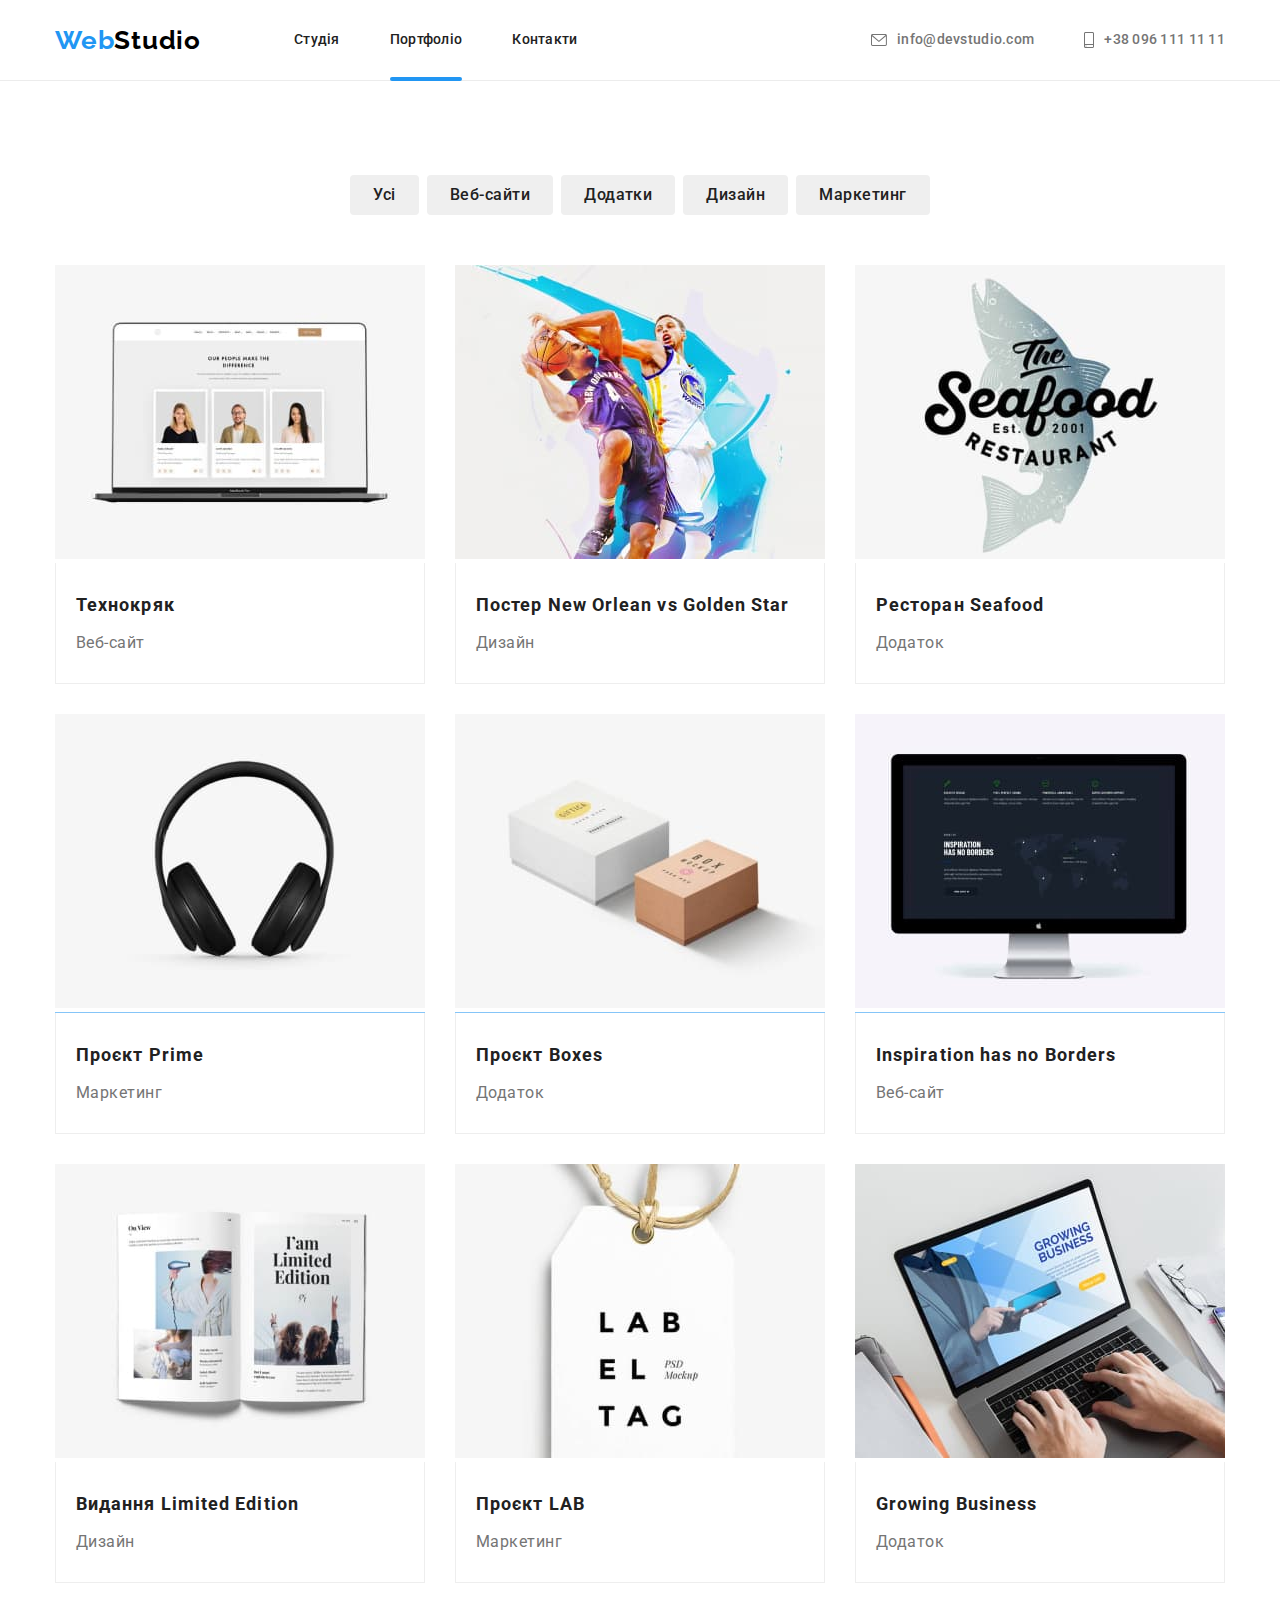
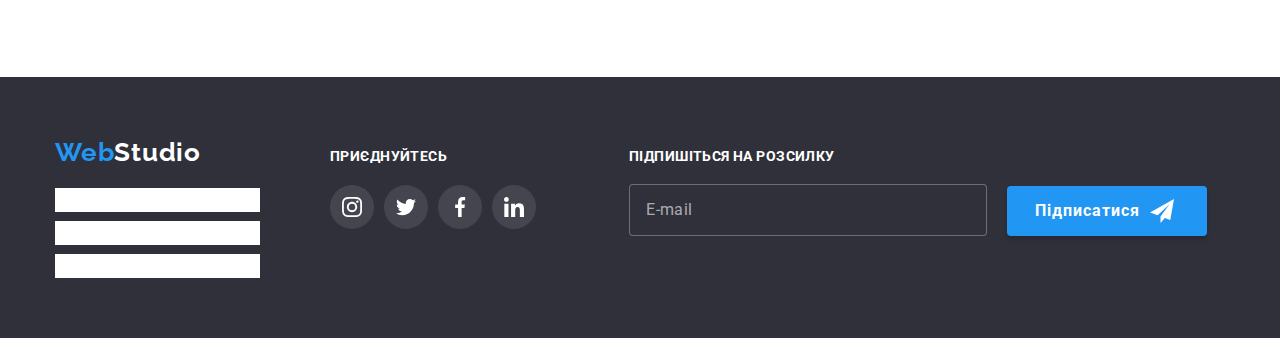
==== portfolio.html @ 4f399b27 "07" ====
<!DOCTYPE html>
<html lang="uk">
<head>
    <meta charset="UTF-8">
    <meta http-equiv="X-UA-Compatible" content="IE=edge">
    <meta name="viewport" content="width=device-width, initial-scale=1.0">
    <link href="https://fonts.googleapis.com/css2?family=Raleway:wght@700&family=Roboto:wght@400;500;700;900&display=swap"
          rel="stylesheet">
    <link rel="stylesheet" href="https://cdnjs.cloudflare.com/ajax/libs/modern-normalize/1.1.0/modern-normalize.min.css">
    <link rel="stylesheet" href="./css/main.min.css">
    <title>Портфоліо</title>
</head>
<body>
<!-- page-header-->
<header class="header">
    <div class="container header__item">
            <!--site logo-->
            <a class="logo" href="./index.html"><span>Web</span><span class="logo__accent">Studio</span></a>
            <!--section navigation menu-->
            <nav class="nav">
                <ul class="list nav__list">
                    <!--links to sections-->
                    <li class="list__item">
                        <a class="nav__link" href="./index.html">Студія</a>
                    </li>
                    <li class="list__item">
                        <a class="nav__link current" href="./portfolio.html">Портфоліо</a>
                    </li>
                    <li class="list__item">
                        <a class="nav__link" href="#">Контакти</a>
                    </li>
                </ul>
            </nav>
            <!--links contact us-->
            <ul class="list nav__list nav__list--left">
                <!--header e-mail address -->
                <li class="list__item">  
                    <a class="nav__link nav__link--disign" href="mailto:info@devstudio.com">
                        <svg class="nav__icon" width="16" height="12">
                            <use href="./images/icons.svg#icon-envelope"></use>
                        </svg>
                        info@devstudio.com
                    </a>
                </li>
                <!--header contact phone-->
                <li class="list__item">
                    <a class="nav__link nav__link--disign" href="tel:+380961111111">
                        <svg class="nav__icon" width="10" height="16">
                            <use href="./images/icons.svg#icon-smartphone"></use>
                        </svg>
                        +38 096 111 11 11
                    </a>
                </li>
            </ul>
    </div>
    </header>
<!--main page content-->
    <main class="main">
        <section class="filter">
            <div class="container">
                <h1 class="visualli-hiden">Our works</h1>
                <!-- button -->
                <ul class="list filter__list">
                    <li class="filter__item">
                        <button class="button__filter" type="button">Усі</button>
                    </li>
                    <li class="filter__item">
                        <button class="button__filter" type="button">Веб-сайти</button>
                    </li>
                    <li class="filter__item">
                        <button class="button__filter" type="button">Додатки</button>
                    </li>
                    <li class="filter__item">
                        <button class="button__filter" type="button">Дизайн</button>
                    </li>
                    <li class="filter__item">
                        <button class="button__filter" type="button">Маркетинг</button>
                    </li>
                </ul>
            
        <!-- examples of work -->
        <ul class="list examples__list">
            <li class="examples__item">
                <a class="examples__link" href="#">
                    <div class="thumb">
                        <p class="thumb__overlai"> Ресурс пропонує комплексні пропозиції з різним рівнем функціоналу та сервісів. Все це дозволить відвідувачу отримати вичерпні відомості про компанію чи приватну особу.</p>
                        <img class="thumb__image" src="./images/technocrack.jpg" alt="a laptop with a website" title="a laptop with a website" width="370"
                            height="294">
                    </div>
                    <div class="thumb__item">
                        <h2 class="thumb__title">Технокряк</h2>
                        <p class="thumb__text">Веб-сайт</p>
                    </div>
                </a>
                
            </li>
            <li class="examples__item">
                <a class="examples__link" href="#">
                <div class="thumb">
                    <p class="thumb__overlai"> Ресурс пропонує комплексні пропозиції з різним рівнем функціоналу та сервісів. Все це
                        дозволить відвідувачу отримати вичерпні відомості про компанію чи приватну особу.</p>
                    
                        <img class="thumb__image" src="./images/new-orleans-vs-golden-star-poster.jpg" alt="new orleans vsgolden star poster"
                            title="new orleans vsgolden star poster" width="370" height="294">
                </div>
                    <div class="thumb__item">
                        <h2 class="thumb__title">Постер New Orlean vs Golden Star</h2>
                        <p class="thumb__text">Дизайн</p>
                    </div>
                </a>
            </li>
            <li class="examples__item">
                <a class="examples__link" href="#">
                <div class="thumb">
                    <p class="thumb__overlai"> Ресурс пропонує комплексні пропозиції з різним рівнем функціоналу та сервісів. Все це
                        дозволить відвідувачу отримати вичерпні відомості про компанію чи приватну особу.</p>
                   
                        <img class="thumb__image" src="./images/seafood-restaurant.jpg" alt="seafood restaurant" title="seafood restaurant" width="370"
                            height="294">
                </div>
                    <div class="thumb__item">
                        <h2 class="thumb__title">Ресторан Seafood</h2>
                        <p class="thumb__text">Додаток</p>
                    </div>
                </a>
            </li>
            <li class="examples__item">
                <a class="examples-link" href="#">
                <div class="thumb">
                    <p class="thumb__overlai"> Ресурс пропонує комплексні пропозиції з різним рівнем функціоналу та сервісів. Все це
                    дозволить відвідувачу отримати вичерпні відомості про компанію чи приватну особу.</p>
                   
                    <img class="thumb__image" src="./images/project-prime.jpg" alt="headphone" title="headphone" width="370" height="294">
                </div>
                    <div class="thumb__item">
                        <h2 class="thumb__title">Проєкт Prime</h2>
                        <p class="thumb__text">Маркетинг</p>
                    </div>
                </a>
            </li>
            <li class="examples__item">
                <a class="examples__link" href="#">
                <div class="thumb">
                    <p class="thumb__overlai"> Ресурс пропонує комплексні пропозиції з різним рівнем функціоналу та сервісів. Все це
                        дозволить відвідувачу отримати вичерпні відомості про компанію чи приватну особу.</p>
    
                        <img class="thumb__image" src="./images/project-boxes.jpg" alt="two boxes" title="two boxes" width="370" height="294">
                </div>
                    
                    <div class="thumb__item">
                        <h2 class="thumb__title">Проєкт Boxes</h2>
                        <p class="thumb__text">Додаток</p>
                    </div>
                </a>
            </li>
            <li class="examples__item">
                <a class="examples__link" href="#">
                <div class="thumb">
                    <p class="thumb__overlai"> Ресурс пропонує комплексні пропозиції з різним рівнем функціоналу та сервісів. Все це
                        дозволить відвідувачу отримати вичерпні відомості про компанію чи приватну особу.</p>
                    
                        <img class="thumb__image" src="./images/inspiration-has-no-borders.jpg" alt="monitor with software" title="monitor with software"
                            width="370" height="294">
                </div>
                        <div class="thumb__item">
                            <h2 class="thumb__title">Inspiration has no Borders</h2>
                            <p class="thumb__text">Веб-сайт</p>
                        </div>
                </a>
            </li>
            <li class="examples__item">
                <a class="examples__link" href="#">
                <div class="thumb">
                    <p class="thumb__overlai"> Ресурс пропонує комплексні пропозиції з різним рівнем функціоналу та сервісів. Все це
                        дозволить відвідувачу отримати вичерпні відомості про компанію чи приватну особу.</p>
                   
                        <img class="thumb__image" src="./images/edition-limited-edition.jpg" alt="magazine limited edition" title="magazine limited editio"
                            width="370" height="294">
                </div>
                        <div class="thumb__item">
                            <h2 class="thumb__title">Видання Limited Edition</h2>
                            <p class="thumb__text">Дизайн</p>
                        </div>
                    
                </a>
            </li>
            <li class="examples__item">
                <a class="examples__link" href="#">
                <div class="thumb">
                    <p class="thumb__overlai"> Ресурс пропонує комплексні пропозиції з різним рівнем функціоналу та сервісів. Все це
                        дозволить відвідувачу отримати вичерпні відомості про компанію чи приватну особу.</p>
                   
                        <img class="thumb__image" src="./images/project-lab.jpg" alt="branded sticker" title="branded sticker" width="370" height="294">
                </div>
                    <div class="thumb__item">
                        <h2 class="thumb__title">Проєкт LAB</h2>
                        <p class="thumb__text">Маркетинг</p>
                    </div>
                    
                </a>
            </li>
            <li class="examples__item">
                <a class="examples__link" href="#">
                <div class="thumb">
                    <p class="thumb__overlai"> Ресурс пропонує комплексні пропозиції з різним рівнем функціоналу та сервісів. Все це
                        дозволить відвідувачу отримати вичерпні відомості про компанію чи приватну особу.</p>
                    
                        <img class="thumb__image" src="./images/growing-business.jpg" alt="a person is typing on a laptop" title="a person is typing on a laptop"
                            width="370" height="294">
                </div>
                    <div class="thumb__item">
                        <h2 class="thumb__title">Growing Business</h2>
                        <p class="thumb__text">Додаток</p>
                    </div>    
                </a>
            </li>
        </ul>
       </div>
    </section>
    </main>
    <!--footer site-->
    <footer class="footer">
        <div class="container">
            <section class="footer__item">
                
                <div class="footer__contacts">
                    <!--footer site logo-->
                    <a class="logo" href="./index.html"><span>Web</span><span class="logo__accent--color">Studio</span></a>
                    <!--location-->
                    <address class="address">
                        <ul class="list">
                            <li class="list__item">
                                <a class="address__geo--link" href="https://go.2gis.com/3j73v" target="_blank" rel="noopener noreferrer nofollow">м.
                                    Київ, пр-т Лесі Українки, 26</a>
                            </li>
                            <li class="list__item address--contact">
                                <a class="address__mail--link" href="mailto:info@devstudio.com">info@devstudio.com</a>
                            </li>
                            <li class="list__item address--contact">
                                <a class="address__tel--link" href="tel:+380961111111">+38 096 111 11 11</a>
                            </li>
                        </ul>
                    </address>
                </div>
                
                <div class="footer__social">
                    <h3 class="footer__title">приєднуйтесь</h3>
                    <ul class="social">
                        <li class="social__item">
                            <a class="social__linc social--dark" href="#">
                                <svg class="social__icon--instagram" width="20" height="20">
                                    <use href="./images/icons.svg#icon-instagram"></use>
                                </svg>
                            </a>
                        </li>
                        <li class="social__item">
                            <a class="social__linc social--dark" href="#">
                                <svg class="social__icon--twitter" width="20" height="20">
                                    <use href="./images/icons.svg#icon-twitter"></use>
                                </svg>
                            </a>
                        </li>
                        <li class="social__item">
                            <a class="social__linc social--dark" href="#">
                                <svg class="social__icon--facebook" width="20" height="20">
                                    <use href="./images/icons.svg#icon-facebook"></use>
                                </svg>
                            </a>
                        </li>
                        <li class="social__item" >
                            <a class="social__linc social--dark" href="#">
                                <svg class="social__icon--linkedin" width="20" height="20">
                                    <use href="./images/icons.svg#icon-linkedin"></use>
                                </svg></a>
                        </li>
                    </ul>
                </div>
                <!-- subscription form -->
    
                    <form class="futer__form" name="subscription-form">
                        <label class="futer__label" id="subscription-form">Підпишіться на розсилку
                            <input class="futer__input" type="email" name="subscription-form" placeholder="E-mail" >
                        </label>
                        <button class="button button--submit" type="submit">Підписатися
                            <svg class="button__icon--end" width="24" height="24">
                                <use href="./images/icons.svg#icon-send"></use>
                            </svg>
                        </button>

                    </form>
                    
            </section>
        </div>
</footer>

    
</body>
</html>
---- css/main.min.css ----
body{font-family:"Roboto",sans-serif;color:#212121;background-color:#fff}a{text-decoration:none}.container{width:1200px;margin-left:auto;margin-right:auto;padding:0 15px}.visualli-hiden{position:absolute;white-space:nowrap;width:1px;height:1px;overflow:hidden;border:0;padding:0;clip:rect(0 0 0 0);-webkit-clip-path:inset(50%);clip-path:inset(50%);margin:-1px}.list{list-style:none;margin:0px;padding:0px}.list__item{position:relative;background-color:#fff}.list__item--address{position:relative;background-color:#2f303a}.title{margin:0 0 50px 0;font-weight:700;font-size:36px;line-height:1.16;letter-spacing:.03em;text-align:center}.header{position:fixed;width:100%;left:50%;-webkit-transform:translateX(-50%);transform:translateX(-50%);border-bottom:1px solid #ececec;background-color:#fff;z-index:99}.header__item{display:-webkit-box;display:-ms-flexbox;display:flex;-webkit-box-align:center;-ms-flex-align:center;align-items:center}.logo{font-family:"Raleway",sans-serif;font-size:26px;font-weight:700;line-height:1.19;letter-spacing:.03em;color:#2196f3}.logo__accent{color:#000}.logo__accent--color{color:#fff}.current::after{position:absolute;bottom:-1px;width:100%;display:block;height:4px;border-radius:2px;content:"";background-color:#2196f3;-webkit-transition:-webkit-transform 250ms cubic-bezier(0.4, 0, 0.2, 1);transition:-webkit-transform 250ms cubic-bezier(0.4, 0, 0.2, 1);transition:transform 250ms cubic-bezier(0.4, 0, 0.2, 1);transition:transform 250ms cubic-bezier(0.4, 0, 0.2, 1), -webkit-transform 250ms cubic-bezier(0.4, 0, 0.2, 1)}.list .nav__link .current{color:#2196f3}.nav{margin-left:93px}.nav__list{display:-webkit-box;display:-ms-flexbox;display:flex}.nav__list .list__item+.list__item{margin-left:50px}.nav__link{display:-webkit-box;display:-ms-flexbox;display:flex;padding:32px 0;font-weight:500;-webkit-box-align:center;-ms-flex-align:center;align-items:center;color:#212121;font-size:14px;line-height:1.14;letter-spacing:.02em;-webkit-transition:color 250ms cubic-bezier(0.4, 0, 0.2, 1);transition:color 250ms cubic-bezier(0.4, 0, 0.2, 1)}.nav__link:hover,.nav__link:focus{color:#2196f3}.nav__list--left{margin-left:auto}.nav__list--left .nav__link--disign{color:#757575}.nav__list--left .nav__link--disign:hover,.nav__list--left .nav__link--disign:focus{color:#2196f3}.nav__list--left .nav__icon{margin-right:10px;fill:currentColor}.nav__list--left .list__item+.list__item{margin-left:50px}.main{padding-top:81px}.hiro{max-width:1600px;margin-left:auto;margin-right:auto;padding-top:200px;padding-bottom:200px;text-align:center;background-color:#c4c4c4;background-image:-webkit-gradient(linear, left top, right top, from(rgba(47, 48, 58, 0.4)), to(rgba(47, 48, 58, 0.4))),url(../images/hiro.jpg);background-image:linear-gradient(to right, rgba(47, 48, 58, 0.4), rgba(47, 48, 58, 0.4)),url(../images/hiro.jpg);background-size:cover;background-position:center;background-repeat:no-repeat}.hiro__title{margin:0 auto;text-transform:uppercase;max-width:696px;text-align:center;font-weight:900;font-size:44px;line-height:1.36;letter-spacing:.06em;color:#fff}.button{font-family:inherit;font-weight:700;font-size:16px;line-height:1.88;letter-spacing:.06em;cursor:pointer;-webkit-box-shadow:0px 4px 4px rgba(0,0,0,.15);box-shadow:0px 4px 4px rgba(0,0,0,.15);color:#fff;background-color:#2196f3;border-radius:4px;border:inherit;-webkit-transition:background-color 250ms cubic-bezier(0.4, 0, 0.2, 1) box-shadow 250ms cubic-bezier(0.4, 0, 0.2, 1);transition:background-color 250ms cubic-bezier(0.4, 0, 0.2, 1) box-shadow 250ms cubic-bezier(0.4, 0, 0.2, 1)}.button:hover,.button:focus{background-color:#188ce8}.button--hiro{display:inline-block;text-align:center;border-color:rgba(0,0,0,0);min-width:216px;margin-top:30px;padding:10px 32px}.features{padding-top:94px;padding-bottom:94px}.features__subtitle{margin-top:0px;margin-bottom:10px;font-weight:700;font-size:14px;line-height:1.14;letter-spacing:.03em;text-transform:uppercase}.features__text{color:#757575;margin:0px;font-size:14px;line-height:1.71;letter-spacing:.03em}.features__icon{display:-webkit-box;display:-ms-flexbox;display:flex;-webkit-box-align:center;-ms-flex-align:center;align-items:center;-webkit-box-pack:center;-ms-flex-pack:center;justify-content:center;margin-bottom:30px;height:120px;background-color:#f5f4fa}.features__list{display:-webkit-box;display:-ms-flexbox;display:flex;margin:0px;padding:0px;gap:30px}.features__list .list__item{-ms-flex-preferred-size:calc((100% - 90px)/4);flex-basis:calc((100% - 90px)/4)}.work{padding-bottom:94px}.work__list{display:-webkit-box;display:-ms-flexbox;display:flex;margin:0;padding:0;gap:30px}.work__thumb{position:relative;height:294px}.work__text{position:absolute;bottom:0;margin:0;padding:27px 0 27px 0;display:block;width:100%;text-align:center;text-transform:uppercase;font-weight:700;font-size:14px;line-height:1.14;letter-spacing:.03em;color:#fff;background-color:rgba(47,48,58,.8)}.team{padding-top:94px;padding-bottom:94px;background-color:#f5f4fa}.team__list{display:-webkit-box;display:-ms-flexbox;display:flex;margin:0px;padding:0px;gap:30px}.team__card{padding:30px 0}.team__subtitle{margin:0px;margin-bottom:10px;text-align:center;font-size:16px;line-height:1.19;letter-spacing:.03em;font-weight:500;color:#212121}.team__text{margin:0px;margin-bottom:16px;text-align:center;font-size:16px;line-height:1.19;letter-spacing:.03em;color:#757575}.card{-webkit-box-shadow:0px 1px 3px rgba(0,0,0,.12),0px 1px 1px rgba(0,0,0,.14),0px 2px 1px rgba(0,0,0,.2);box-shadow:0px 1px 3px rgba(0,0,0,.12),0px 1px 1px rgba(0,0,0,.14),0px 2px 1px rgba(0,0,0,.2);border-radius:0px 0px 4px 4px}.social{display:-webkit-box;display:-ms-flexbox;display:flex;-webkit-box-pack:center;-ms-flex-pack:center;justify-content:center;list-style:none;margin:0;padding:0;gap:10px}.social__linc{display:-webkit-box;display:-ms-flexbox;display:flex;-webkit-box-align:center;-ms-flex-align:center;align-items:center;-webkit-box-pack:center;-ms-flex-pack:center;justify-content:center;padding:0;border-radius:50%;width:44px;height:44px;-webkit-transition:background-color 250ms cubic-bezier(0.4, 0, 0.2, 1),fill 250ms cubic-bezier(0.4, 0, 0.2, 1);transition:background-color 250ms cubic-bezier(0.4, 0, 0.2, 1),fill 250ms cubic-bezier(0.4, 0, 0.2, 1)}.social--light{color:#fff;fill:#afb1b8}.social--light:hover,.social--light:focus{background-color:#2196f3;fill:currentColor}.social--dark{background-color:rgba(255,255,255,.1019607843);fill:#fff}.social--dark:hover,.social--dark:focus{background-color:#2196f3;color:currentColor}.customers{padding-top:94px;padding-bottom:94px}.customers__list{display:-webkit-box;display:-ms-flexbox;display:flex;margin:0px;padding:0px;gap:30px}.customers__linc{display:-webkit-box;display:-ms-flexbox;display:flex;-webkit-box-align:center;-ms-flex-align:center;align-items:center;-webkit-box-pack:center;-ms-flex-pack:center;justify-content:center;width:170px;height:92px;color:#afb1b8;border:1px solid #afb1b8;border-radius:4px;-webkit-transition:color 250ms cubic-bezier(0.4, 0, 0.2, 1),border 250ms cubic-bezier(0.4, 0, 0.2, 1);transition:color 250ms cubic-bezier(0.4, 0, 0.2, 1),border 250ms cubic-bezier(0.4, 0, 0.2, 1)}.customers__linc:hover,.customers__linc:focus{color:#188ce8;border:1px solid #188ce8}.customers__icon{display:block;fill:currentColor}.footer{padding-top:60px;padding-bottom:60px;background:#2f303a}.footer__title{margin-top:0px;margin-bottom:10px;font-weight:700;font-size:14px;line-height:1.14;letter-spacing:.03em;text-transform:uppercase;margin-bottom:20px;color:#fff}.footer__item{display:-webkit-box;display:-ms-flexbox;display:flex;-webkit-box-align:baseline;-ms-flex-align:baseline;align-items:baseline}.footer__social{display:block;margin-left:70px}.address{display:block;font-style:normal;margin-top:20px;font-size:14px;line-height:1.71;letter-spacing:.03em}.address__geo--link{color:#fff;-webkit-transition:color 250ms cubic-bezier(0.4, 0, 0.2, 1);transition:color 250ms cubic-bezier(0.4, 0, 0.2, 1)}.address__geo--link:hover,.address__geo--link:focus{color:#2196f3}.address__mail--link,.address__tel--link{display:block;color:rgba(255,255,255,.6);-webkit-transition:color 250ms cubic-bezier(0.4, 0, 0.2, 1);transition:color 250ms cubic-bezier(0.4, 0, 0.2, 1)}.address__mail--link:hover,.address__mail--link:focus,.address__tel--link:hover,.address__tel--link:focus{color:#2196f3}.address--contact{margin-top:9px}.futer__form{position:relative;display:-webkit-box;display:-ms-flexbox;display:flex;-webkit-box-align:end;-ms-flex-align:end;align-items:flex-end;margin-left:93px}.futer__form .futer__label{display:-webkit-box;display:-ms-flexbox;display:flex;-webkit-box-orient:vertical;-webkit-box-direction:normal;-ms-flex-direction:column;flex-direction:column;font-weight:700;font-size:14px;line-height:16px;letter-spacing:.03em;text-transform:uppercase;color:#fff}.futer__form .futer__label:hover .futer__input,.futer__form .futer__label:focus-within .futer__input{border-color:#2196f3}.futer__form .futer__label .futer__input:hover::-webkit-input-placeholder{color:#2196f3}.futer__form .futer__label .futer__input:hover::-moz-placeholder{color:#2196f3}.futer__form .futer__label .futer__input:hover:-ms-input-placeholder{color:#2196f3}.futer__form .futer__label .futer__input:hover::-ms-input-placeholder{color:#2196f3}.futer__form .futer__label .futer__input:hover::placeholder{color:#2196f3}.futer__form .futer__input{display:inline-block;margin-top:20px;width:358px;background-color:#2f303a;padding:15px 16px;color:rgba(255,255,255,.6);font-size:16px;line-height:20px;letter-spacing:.03em;border:1px solid rgba(255,255,255,.3);border-radius:4px;-webkit-transition:border-color 250ms cubic-bezier(0.4, 0, 0.2, 1);transition:border-color 250ms cubic-bezier(0.4, 0, 0.2, 1)}.futer__form .futer__input::-webkit-input-placeholder{font-size:16px;line-height:20px;letter-spacing:.03em;color:rgba(255,255,255,.6);-webkit-transition:color 250ms cubic-bezier(0.4, 0, 0.2, 1);transition:color 250ms cubic-bezier(0.4, 0, 0.2, 1)}.futer__form .futer__input::-moz-placeholder{font-size:16px;line-height:20px;letter-spacing:.03em;color:rgba(255,255,255,.6);-moz-transition:color 250ms cubic-bezier(0.4, 0, 0.2, 1);transition:color 250ms cubic-bezier(0.4, 0, 0.2, 1)}.futer__form .futer__input:-ms-input-placeholder{font-size:16px;line-height:20px;letter-spacing:.03em;color:rgba(255,255,255,.6);-ms-transition:color 250ms cubic-bezier(0.4, 0, 0.2, 1);transition:color 250ms cubic-bezier(0.4, 0, 0.2, 1)}.futer__form .futer__input::-ms-input-placeholder{font-size:16px;line-height:20px;letter-spacing:.03em;color:rgba(255,255,255,.6);-ms-transition:color 250ms cubic-bezier(0.4, 0, 0.2, 1);transition:color 250ms cubic-bezier(0.4, 0, 0.2, 1)}.futer__form .futer__input::placeholder{font-size:16px;line-height:20px;letter-spacing:.03em;color:rgba(255,255,255,.6);-webkit-transition:color 250ms cubic-bezier(0.4, 0, 0.2, 1);transition:color 250ms cubic-bezier(0.4, 0, 0.2, 1)}.button--submit{display:-webkit-box;display:-ms-flexbox;display:flex;-webkit-box-align:center;-ms-flex-align:center;align-items:center;text-align:center;min-width:200px;margin-left:20px;padding:10px 28px;border:inherit}.button__icon--end{background-color:rgba(0,0,0,0);margin-left:10px}.backdroup{position:fixed;top:0;left:0;width:100%;height:100%;background-color:rgba(0,0,0,.2);opacity:1;-webkit-transition:opacity 250ms cubic-bezier(0.4, 0, 0.2, 1);transition:opacity 250ms cubic-bezier(0.4, 0, 0.2, 1)}.backdroup.is-hidden{visibility:visible;opacity:0;pointer-events:none}.backdroup.is-hidden .modal{-webkit-transform:translate(-50%, -50%) scale(1.1) rotateZ(180deg);transform:translate(-50%, -50%) scale(1.1) rotateZ(180deg);-webkit-box-shadow:none;box-shadow:none}.modal{position:absolute;top:50%;left:50%;-webkit-transform:translate(-50%, -50%) scale(1);transform:translate(-50%, -50%) scale(1);border-radius:4px;width:528px;height:581px;padding:40px;background-color:#fff;-webkit-box-shadow:0px 1px 3px rgba(0,0,0,.12),0px 1px 1px rgba(0,0,0,.14),0px 2px 1px rgba(0,0,0,.2);box-shadow:0px 1px 3px rgba(0,0,0,.12),0px 1px 1px rgba(0,0,0,.14),0px 2px 1px rgba(0,0,0,.2);-webkit-transition:-webkit-box-shadow 250ms cubic-bezier(0.4, 0, 0.2, 1) scale 250ms cubic-bezier(0.4, 0, 0.2, 1) transform 250ms cubic-bezier(0.4, 0, 0.2, 1);transition:-webkit-box-shadow 250ms cubic-bezier(0.4, 0, 0.2, 1) scale 250ms cubic-bezier(0.4, 0, 0.2, 1) transform 250ms cubic-bezier(0.4, 0, 0.2, 1);transition:box-shadow 250ms cubic-bezier(0.4, 0, 0.2, 1) scale 250ms cubic-bezier(0.4, 0, 0.2, 1) transform 250ms cubic-bezier(0.4, 0, 0.2, 1);transition:box-shadow 250ms cubic-bezier(0.4, 0, 0.2, 1) scale 250ms cubic-bezier(0.4, 0, 0.2, 1) transform 250ms cubic-bezier(0.4, 0, 0.2, 1), -webkit-box-shadow 250ms cubic-bezier(0.4, 0, 0.2, 1) scale 250ms cubic-bezier(0.4, 0, 0.2, 1) transform 250ms cubic-bezier(0.4, 0, 0.2, 1)}.modal__form{position:relative;display:-webkit-box;display:-ms-flexbox;display:flex;-webkit-box-orient:vertical;-webkit-box-direction:normal;-ms-flex-direction:column;flex-direction:column;height:581px}.modal__title{display:block;text-align:center;padding:0 auto;margin-bottom:12px;font-weight:700;font-size:20px;line-height:23px;letter-spacing:.03em;color:#212121}.modal__label{position:relative;display:-webkit-box;display:-ms-flexbox;display:flex;-webkit-box-orient:vertical;-webkit-box-direction:normal;-ms-flex-direction:column;flex-direction:column;margin-bottom:10px;font-size:12px;line-height:14px;letter-spacing:.01em;cursor:pointer;color:#757575;-webkit-transition:color 250ms cubic-bezier(0.4, 0, 0.2, 1);transition:color 250ms cubic-bezier(0.4, 0, 0.2, 1)}.modal__label:focus-within,.modal__label:hover{color:#2196f3}.modal__label:focus-within>.feedback,.modal__label:hover>.feedback{border-color:#2196f3}.modal__label .modal__input{margin-top:4px;padding:0 0 0 42px;height:40px;border:1px solid rgba(33,33,33,.2);border-radius:4px;cursor:pointer;-webkit-transition:border-color 250ms cubic-bezier(0.4, 0, 0.2, 1);transition:border-color 250ms cubic-bezier(0.4, 0, 0.2, 1)}.modal__label:focus-within .modal__label .modal__input,.modal__label:hover .modal__label .modal__input{border-color:#2196f3}.modal__label .modal__icon--start{position:absolute;left:12px;bottom:11px;cursor:pointer;-webkit-transition:fill 250ms cubic-bezier(0.4, 0, 0.2, 1);transition:fill 250ms cubic-bezier(0.4, 0, 0.2, 1)}.modal__label .modal__icon--start:hover,.modal__label .modal__icon--start:focus-within{fill:#2196f3}.modal__label .modal__icon--start .modal__input:focus-within,.modal__label .modal__icon--start .modal__input:hover{border-color:#2196f3}.modal__label .feedback{height:120px;padding:12px 16px;margin-top:4px;border:1px solid rgba(33,33,33,.2);border-radius:4px;resize:none;-webkit-transition:border-color 250ms cubic-bezier(0.4, 0, 0.2, 1);transition:border-color 250ms cubic-bezier(0.4, 0, 0.2, 1)}.modal__label .feedback::-webkit-input-placeholder{font-size:12px;line-height:14px;letter-spacing:.01em;color:rgba(117,117,117,.5)}.modal__label .feedback::-moz-placeholder{font-size:12px;line-height:14px;letter-spacing:.01em;color:rgba(117,117,117,.5)}.modal__label .feedback:-ms-input-placeholder{font-size:12px;line-height:14px;letter-spacing:.01em;color:rgba(117,117,117,.5)}.modal__label .feedback::-ms-input-placeholder{font-size:12px;line-height:14px;letter-spacing:.01em;color:rgba(117,117,117,.5)}.modal__label .feedback::placeholder{font-size:12px;line-height:14px;letter-spacing:.01em;color:rgba(117,117,117,.5)}.modal__label .checkbox{position:absolute;white-space:nowrap;width:1px;height:1px;overflow:hidden;border:0;padding:0;clip:rect(0 0 0 0);-webkit-clip-path:inset(50%);clip-path:inset(50%);margin:-1px}.modal__label .checkbox__icon{margin-right:8px;width:16px;height:15px;background-color:var(--primari-background-color);border:solid 2px #000;border-radius:2px;-webkit-transition:background-color 250ms cubic-bezier(0.4, 0, 0.2, 1),border-color 250ms cubic-bezier(0.4, 0, 0.2, 1);transition:background-color 250ms cubic-bezier(0.4, 0, 0.2, 1),border-color 250ms cubic-bezier(0.4, 0, 0.2, 1)}.modal__label .checkbox:checked+.checkbox__icon{background-color:#2196f3;border-color:#2196f3}.modal__label:nth-child(5){margin-bottom:20px}.modal__input:focus-within+.modal__icon--start,.modal__input:hover+.modal__icon--start,.modal__icon--start:hover,.modal__icon--start:focus-within{fill:var(--hov-foc-color)}.button__icon--center{position:absolute;top:8px;right:8px;display:-webkit-box;display:-ms-flexbox;display:flex;-webkit-box-align:center;-ms-flex-align:center;align-items:center;-webkit-box-pack:center;-ms-flex-pack:center;justify-content:center;-webkit-perspective:800px;perspective:800px;width:30px;height:30px;border-radius:50%;background-color:#fff;cursor:pointer;-webkit-transform:rotateZ(0deg);transform:rotateZ(0deg);-webkit-transition:fill 250ms cubic-bezier(0.4, 0, 0.2, 1),-webkit-transform 250ms cubic-bezier(0.4, 0, 0.2, 1);transition:fill 250ms cubic-bezier(0.4, 0, 0.2, 1),-webkit-transform 250ms cubic-bezier(0.4, 0, 0.2, 1);transition:transform 250ms cubic-bezier(0.4, 0, 0.2, 1),fill 250ms cubic-bezier(0.4, 0, 0.2, 1);transition:transform 250ms cubic-bezier(0.4, 0, 0.2, 1),fill 250ms cubic-bezier(0.4, 0, 0.2, 1),-webkit-transform 250ms cubic-bezier(0.4, 0, 0.2, 1)}.button__icon--center:hover,.button__icon--center:focus{-webkit-transform:rotateZ(90deg);transform:rotateZ(90deg);fill:#2196f3}.filter{padding-top:94px;padding-bottom:94px}.filter__list{display:-webkit-box;display:-ms-flexbox;display:flex;-webkit-box-pack:center;-ms-flex-pack:center;justify-content:center;margin-bottom:50px;gap:8px}.button__filter{min-width:68px;text-align:center;padding:6px 22px;border-radius:4px;border:1px solid rgba(0,0,0,0);font-weight:500;font-size:16px;line-height:1.62;letter-spacing:.03em;color:#212121;font-family:inherit;-webkit-transition:color 250ms cubic-bezier(0.4, 0, 0.2, 1),background-color 250ms cubic-bezier(0.4, 0, 0.2, 1),-webkit-box-shadow 250ms cubic-bezier(0.4, 0, 0.2, 1);transition:color 250ms cubic-bezier(0.4, 0, 0.2, 1),background-color 250ms cubic-bezier(0.4, 0, 0.2, 1),-webkit-box-shadow 250ms cubic-bezier(0.4, 0, 0.2, 1);transition:color 250ms cubic-bezier(0.4, 0, 0.2, 1),background-color 250ms cubic-bezier(0.4, 0, 0.2, 1),box-shadow 250ms cubic-bezier(0.4, 0, 0.2, 1);transition:color 250ms cubic-bezier(0.4, 0, 0.2, 1),background-color 250ms cubic-bezier(0.4, 0, 0.2, 1),box-shadow 250ms cubic-bezier(0.4, 0, 0.2, 1),-webkit-box-shadow 250ms cubic-bezier(0.4, 0, 0.2, 1)}.button__filter:hover,.button__filter:focus{color:#fff;background-color:#2196f3;-webkit-box-shadow:0px 3px 1px rgba(0,0,0,.1),0px 1px 2px rgba(0,0,0,.08),0px 2px 2px rgba(0,0,0,.12);box-shadow:0px 3px 1px rgba(0,0,0,.1),0px 1px 2px rgba(0,0,0,.08),0px 2px 2px rgba(0,0,0,.12)}.examples__list{display:-webkit-box;display:-ms-flexbox;display:flex;-ms-flex-wrap:wrap;flex-wrap:wrap;margin:0;padding:0;margin-left:-30px;margin-top:-30px}.examples__item{-ms-flex-preferred-size:calc(33.3333333333% - 30px);flex-basis:calc(33.3333333333% - 30px);margin-left:30px;margin-top:30px;-webkit-transition:-webkit-box-shadow 250ms cubic-bezier(0.4, 0, 0.2, 1);transition:-webkit-box-shadow 250ms cubic-bezier(0.4, 0, 0.2, 1);transition:box-shadow 250ms cubic-bezier(0.4, 0, 0.2, 1);transition:box-shadow 250ms cubic-bezier(0.4, 0, 0.2, 1), -webkit-box-shadow 250ms cubic-bezier(0.4, 0, 0.2, 1)}.examples__item:hover,.examples__item:focus{-webkit-box-shadow:0px 1px 1px rgba(0,0,0,.12),0px 4px 4px rgba(0,0,0,.06),1px 4px 6px rgba(0,0,0,.16);box-shadow:0px 1px 1px rgba(0,0,0,.12),0px 4px 4px rgba(0,0,0,.06),1px 4px 6px rgba(0,0,0,.16)}.examples__item:hover .thumb__overlai,.examples__item:focus-within .thumb__overlai{-webkit-transform:translateY(0);transform:translateY(0)}.examples__link:hover,.examples__link:focus{-webkit-box-shadow:0px 1px 1px rgba(0,0,0,.12),0px 4px 4px rgba(0,0,0,.06),1px 4px 6px rgba(0,0,0,.16);box-shadow:0px 1px 1px rgba(0,0,0,.12),0px 4px 4px rgba(0,0,0,.06),1px 4px 6px rgba(0,0,0,.16)}.thumb{position:relative;overflow:hidden}.thumb__overlai{position:absolute;display:block;-webkit-transform:translateY(100%);transform:translateY(100%);margin:0;padding:63px 24px;width:100%;height:100%;color:#fff;background-color:rgba(33,150,243,.9);font-size:18px;line-height:1.56;letter-spacing:.03em;-webkit-transition:-webkit-transform 250ms cubic-bezier(0.4, 0, 0.2, 1);transition:-webkit-transform 250ms cubic-bezier(0.4, 0, 0.2, 1);transition:transform 250ms cubic-bezier(0.4, 0, 0.2, 1);transition:transform 250ms cubic-bezier(0.4, 0, 0.2, 1), -webkit-transform 250ms cubic-bezier(0.4, 0, 0.2, 1)}.thumb__title{margin:0;padding:0;font-weight:700;font-size:18px;line-height:2;letter-spacing:.06em;color:#212121}.thumb__text{margin:0;padding:0;margin-top:4px;font-size:16px;line-height:2;letter-spacing:.03em;color:#757575}.thumb__item{padding:24px 20px;border-right:1px solid #eee;border-bottom:1px solid #eee;border-left:1px solid #eee}/*# sourceMappingURL=main.min.css.map */
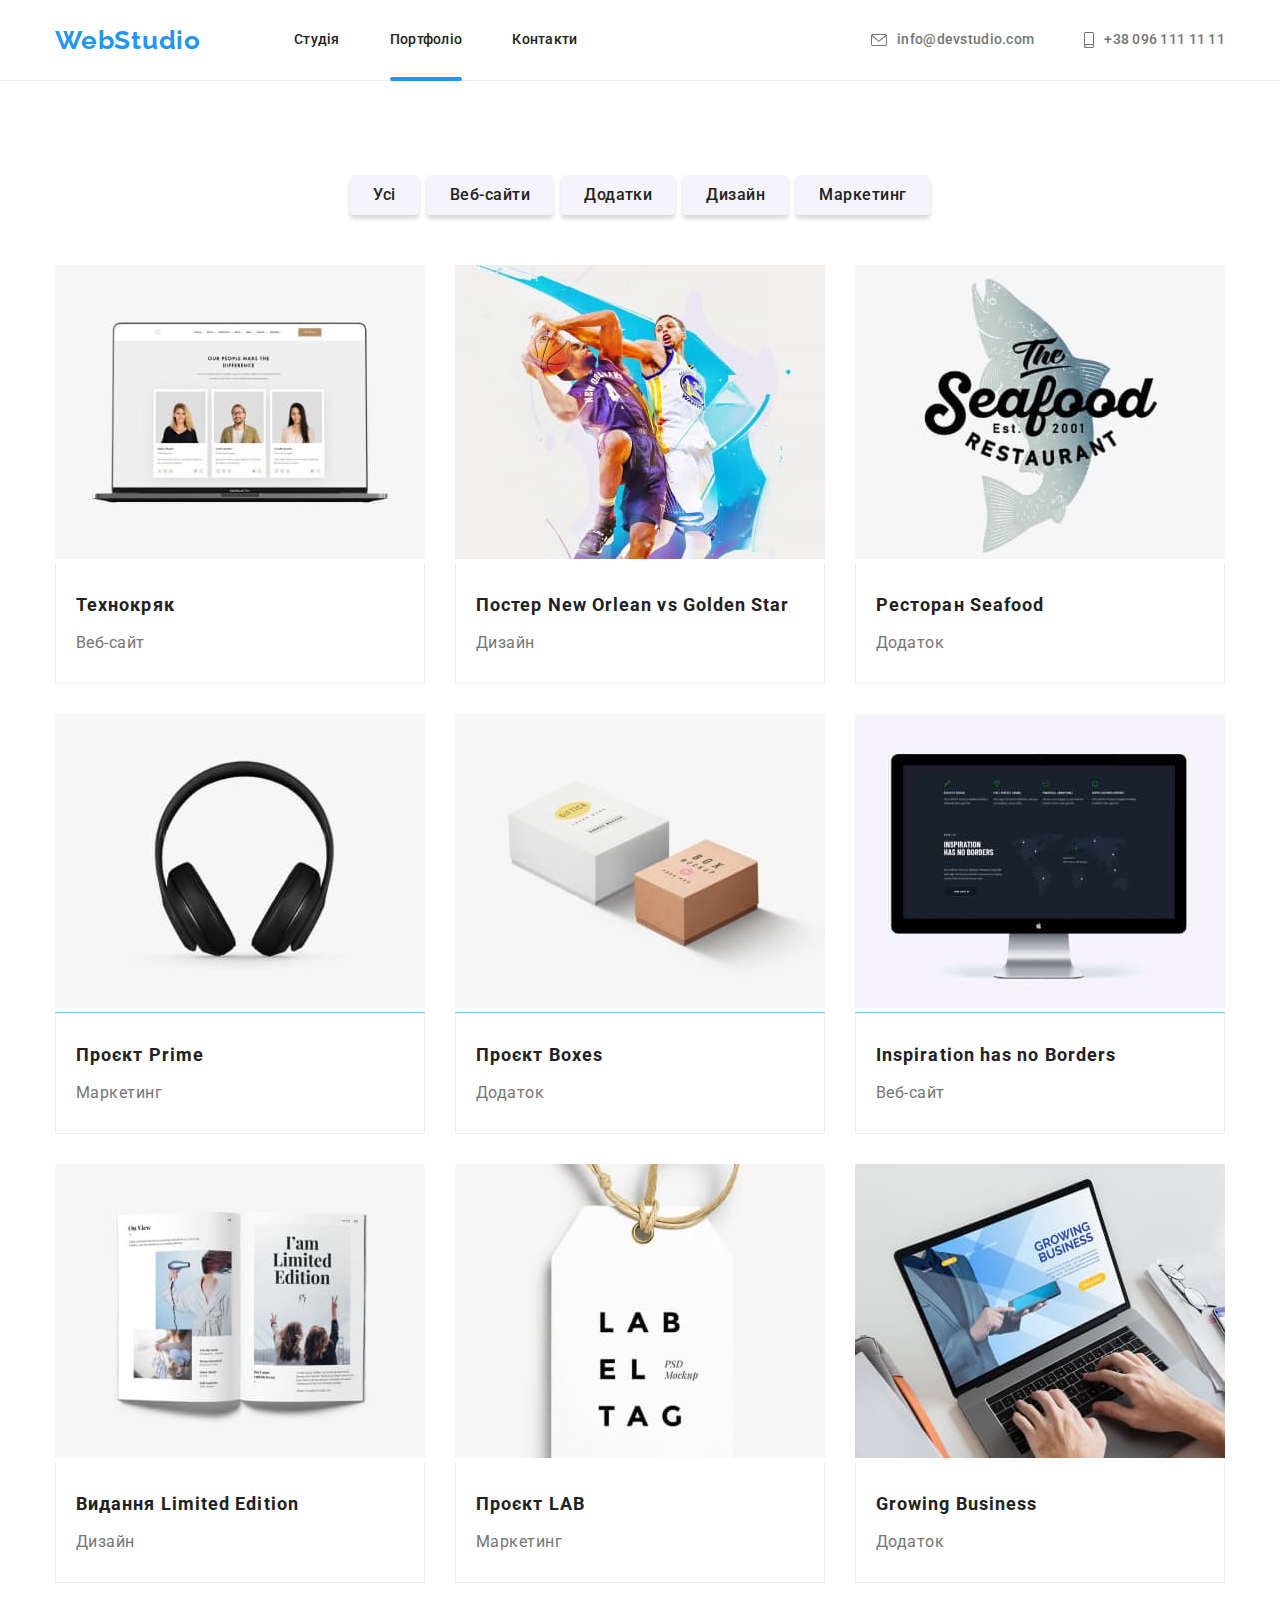
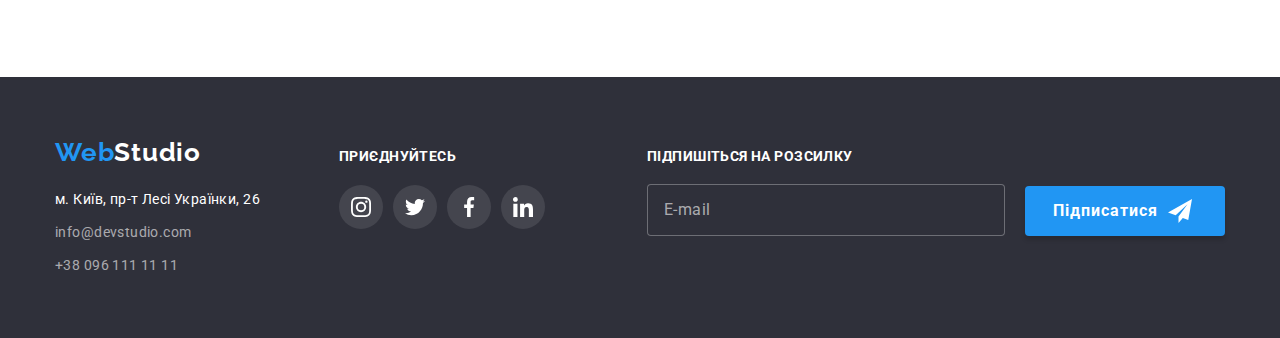
==== commit 9f2cf1a3: "goit-markup-hw-07" ====
--- a/portfolio.html
+++ b/portfolio.html
@@ -6,7 +6,7 @@
     <meta name="viewport" content="width=device-width, initial-scale=1.0">
     <link href="https://fonts.googleapis.com/css2?family=Raleway:wght@700&family=Roboto:wght@400;500;700;900&display=swap"
           rel="stylesheet">
-    <link rel="stylesheet" href="https://cdnjs.cloudflare.com/ajax/libs/modern-normalize/1.1.0/modern-normalize.min.css">
+    <link rel="stylesheet" href="./sass/utils/modern-normalize.css">
     <link rel="stylesheet" href="./css/main.min.css">
     <title>Портфоліо</title>
 </head>
@@ -222,27 +222,28 @@
     <footer class="footer">
         <div class="container">
             <section class="footer__item">
-                
+    
                 <div class="footer__contacts">
                     <!--footer site logo-->
-                    <a class="logo" href="./index.html"><span>Web</span><span class="logo__accent--color">Studio</span></a>
+                    <a class="logo" href="./index.html"><span>Web</span><span class="logo__basement">Studio</span></a>
                     <!--location-->
                     <address class="address">
                         <ul class="list">
-                            <li class="list__item">
-                                <a class="address__geo--link" href="https://go.2gis.com/3j73v" target="_blank" rel="noopener noreferrer nofollow">м.
+                            <li class="list__item--address">
+                                <a class="address__geo--link address--contact" href="https://go.2gis.com/3j73v"
+                                    target="_blank" rel="noopener noreferrer nofollow">м.
                                     Київ, пр-т Лесі Українки, 26</a>
                             </li>
-                            <li class="list__item address--contact">
+                            <li class="list__item--address address--contact">
                                 <a class="address__mail--link" href="mailto:info@devstudio.com">info@devstudio.com</a>
                             </li>
-                            <li class="list__item address--contact">
+                            <li class="list__item--address address--contact">
                                 <a class="address__tel--link" href="tel:+380961111111">+38 096 111 11 11</a>
                             </li>
                         </ul>
                     </address>
                 </div>
-                
+    
                 <div class="footer__social">
                     <h3 class="footer__title">приєднуйтесь</h3>
                     <ul class="social">
@@ -267,7 +268,7 @@
                                 </svg>
                             </a>
                         </li>
-                        <li class="social__item" >
+                        <li class="social__item">
                             <a class="social__linc social--dark" href="#">
                                 <svg class="social__icon--linkedin" width="20" height="20">
                                     <use href="./images/icons.svg#icon-linkedin"></use>
@@ -277,21 +278,21 @@
                 </div>
                 <!-- subscription form -->
     
-                    <form class="futer__form" name="subscription-form">
-                        <label class="futer__label" id="subscription-form">Підпишіться на розсилку
-                            <input class="futer__input" type="email" name="subscription-form" placeholder="E-mail" >
-                        </label>
-                        <button class="button button--submit" type="submit">Підписатися
-                            <svg class="button__icon--end" width="24" height="24">
-                                <use href="./images/icons.svg#icon-send"></use>
-                            </svg>
-                        </button>
-
-                    </form>
-                    
+                <form class="footer__form" name="subscription-form">
+                    <label class="footer__label" id="subscription-form">Підпишіться на розсилку
+                        <input class="footer__input" type="email" name="subscription-form" placeholder="E-mail">
+                    </label>
+                    <button class="button button--submit" type="submit">Підписатися
+                        <svg class="button__icon--end" width="24" height="24">
+                            <use href="./images/icons.svg#icon-send"></use>
+                        </svg>
+                    </button>
+    
+                </form>
+    
             </section>
         </div>
-</footer>
+    </footer>
 
     
 </body>
--- a/css/main.min.css
+++ b/css/main.min.css
@@ -1 +1 @@
-body{font-family:"Roboto",sans-serif;color:#212121;background-color:#fff}a{text-decoration:none}.container{width:1200px;margin-left:auto;margin-right:auto;padding:0 15px}.visualli-hiden{position:absolute;white-space:nowrap;width:1px;height:1px;overflow:hidden;border:0;padding:0;clip:rect(0 0 0 0);-webkit-clip-path:inset(50%);clip-path:inset(50%);margin:-1px}.list{list-style:none;margin:0px;padding:0px}.list__item{position:relative;background-color:#fff}.list__item--address{position:relative;background-color:#2f303a}.title{margin:0 0 50px 0;font-weight:700;font-size:36px;line-height:1.16;letter-spacing:.03em;text-align:center}.header{position:fixed;width:100%;left:50%;-webkit-transform:translateX(-50%);transform:translateX(-50%);border-bottom:1px solid #ececec;background-color:#fff;z-index:99}.header__item{display:-webkit-box;display:-ms-flexbox;display:flex;-webkit-box-align:center;-ms-flex-align:center;align-items:center}.logo{font-family:"Raleway",sans-serif;font-size:26px;font-weight:700;line-height:1.19;letter-spacing:.03em;color:#2196f3}.logo__accent{color:#000}.logo__accent--color{color:#fff}.current::after{position:absolute;bottom:-1px;width:100%;display:block;height:4px;border-radius:2px;content:"";background-color:#2196f3;-webkit-transition:-webkit-transform 250ms cubic-bezier(0.4, 0, 0.2, 1);transition:-webkit-transform 250ms cubic-bezier(0.4, 0, 0.2, 1);transition:transform 250ms cubic-bezier(0.4, 0, 0.2, 1);transition:transform 250ms cubic-bezier(0.4, 0, 0.2, 1), -webkit-transform 250ms cubic-bezier(0.4, 0, 0.2, 1)}.list .nav__link .current{color:#2196f3}.nav{margin-left:93px}.nav__list{display:-webkit-box;display:-ms-flexbox;display:flex}.nav__list .list__item+.list__item{margin-left:50px}.nav__link{display:-webkit-box;display:-ms-flexbox;display:flex;padding:32px 0;font-weight:500;-webkit-box-align:center;-ms-flex-align:center;align-items:center;color:#212121;font-size:14px;line-height:1.14;letter-spacing:.02em;-webkit-transition:color 250ms cubic-bezier(0.4, 0, 0.2, 1);transition:color 250ms cubic-bezier(0.4, 0, 0.2, 1)}.nav__link:hover,.nav__link:focus{color:#2196f3}.nav__list--left{margin-left:auto}.nav__list--left .nav__link--disign{color:#757575}.nav__list--left .nav__link--disign:hover,.nav__list--left .nav__link--disign:focus{color:#2196f3}.nav__list--left .nav__icon{margin-right:10px;fill:currentColor}.nav__list--left .list__item+.list__item{margin-left:50px}.main{padding-top:81px}.hiro{max-width:1600px;margin-left:auto;margin-right:auto;padding-top:200px;padding-bottom:200px;text-align:center;background-color:#c4c4c4;background-image:-webkit-gradient(linear, left top, right top, from(rgba(47, 48, 58, 0.4)), to(rgba(47, 48, 58, 0.4))),url(../images/hiro.jpg);background-image:linear-gradient(to right, rgba(47, 48, 58, 0.4), rgba(47, 48, 58, 0.4)),url(../images/hiro.jpg);background-size:cover;background-position:center;background-repeat:no-repeat}.hiro__title{margin:0 auto;text-transform:uppercase;max-width:696px;text-align:center;font-weight:900;font-size:44px;line-height:1.36;letter-spacing:.06em;color:#fff}.button{font-family:inherit;font-weight:700;font-size:16px;line-height:1.88;letter-spacing:.06em;cursor:pointer;-webkit-box-shadow:0px 4px 4px rgba(0,0,0,.15);box-shadow:0px 4px 4px rgba(0,0,0,.15);color:#fff;background-color:#2196f3;border-radius:4px;border:inherit;-webkit-transition:background-color 250ms cubic-bezier(0.4, 0, 0.2, 1) box-shadow 250ms cubic-bezier(0.4, 0, 0.2, 1);transition:background-color 250ms cubic-bezier(0.4, 0, 0.2, 1) box-shadow 250ms cubic-bezier(0.4, 0, 0.2, 1)}.button:hover,.button:focus{background-color:#188ce8}.button--hiro{display:inline-block;text-align:center;border-color:rgba(0,0,0,0);min-width:216px;margin-top:30px;padding:10px 32px}.features{padding-top:94px;padding-bottom:94px}.features__subtitle{margin-top:0px;margin-bottom:10px;font-weight:700;font-size:14px;line-height:1.14;letter-spacing:.03em;text-transform:uppercase}.features__text{color:#757575;margin:0px;font-size:14px;line-height:1.71;letter-spacing:.03em}.features__icon{display:-webkit-box;display:-ms-flexbox;display:flex;-webkit-box-align:center;-ms-flex-align:center;align-items:center;-webkit-box-pack:center;-ms-flex-pack:center;justify-content:center;margin-bottom:30px;height:120px;background-color:#f5f4fa}.features__list{display:-webkit-box;display:-ms-flexbox;display:flex;margin:0px;padding:0px;gap:30px}.features__list .list__item{-ms-flex-preferred-size:calc((100% - 90px)/4);flex-basis:calc((100% - 90px)/4)}.work{padding-bottom:94px}.work__list{display:-webkit-box;display:-ms-flexbox;display:flex;margin:0;padding:0;gap:30px}.work__thumb{position:relative;height:294px}.work__text{position:absolute;bottom:0;margin:0;padding:27px 0 27px 0;display:block;width:100%;text-align:center;text-transform:uppercase;font-weight:700;font-size:14px;line-height:1.14;letter-spacing:.03em;color:#fff;background-color:rgba(47,48,58,.8)}.team{padding-top:94px;padding-bottom:94px;background-color:#f5f4fa}.team__list{display:-webkit-box;display:-ms-flexbox;display:flex;margin:0px;padding:0px;gap:30px}.team__card{padding:30px 0}.team__subtitle{margin:0px;margin-bottom:10px;text-align:center;font-size:16px;line-height:1.19;letter-spacing:.03em;font-weight:500;color:#212121}.team__text{margin:0px;margin-bottom:16px;text-align:center;font-size:16px;line-height:1.19;letter-spacing:.03em;color:#757575}.card{-webkit-box-shadow:0px 1px 3px rgba(0,0,0,.12),0px 1px 1px rgba(0,0,0,.14),0px 2px 1px rgba(0,0,0,.2);box-shadow:0px 1px 3px rgba(0,0,0,.12),0px 1px 1px rgba(0,0,0,.14),0px 2px 1px rgba(0,0,0,.2);border-radius:0px 0px 4px 4px}.social{display:-webkit-box;display:-ms-flexbox;display:flex;-webkit-box-pack:center;-ms-flex-pack:center;justify-content:center;list-style:none;margin:0;padding:0;gap:10px}.social__linc{display:-webkit-box;display:-ms-flexbox;display:flex;-webkit-box-align:center;-ms-flex-align:center;align-items:center;-webkit-box-pack:center;-ms-flex-pack:center;justify-content:center;padding:0;border-radius:50%;width:44px;height:44px;-webkit-transition:background-color 250ms cubic-bezier(0.4, 0, 0.2, 1),fill 250ms cubic-bezier(0.4, 0, 0.2, 1);transition:background-color 250ms cubic-bezier(0.4, 0, 0.2, 1),fill 250ms cubic-bezier(0.4, 0, 0.2, 1)}.social--light{color:#fff;fill:#afb1b8}.social--light:hover,.social--light:focus{background-color:#2196f3;fill:currentColor}.social--dark{background-color:rgba(255,255,255,.1019607843);fill:#fff}.social--dark:hover,.social--dark:focus{background-color:#2196f3;color:currentColor}.customers{padding-top:94px;padding-bottom:94px}.customers__list{display:-webkit-box;display:-ms-flexbox;display:flex;margin:0px;padding:0px;gap:30px}.customers__linc{display:-webkit-box;display:-ms-flexbox;display:flex;-webkit-box-align:center;-ms-flex-align:center;align-items:center;-webkit-box-pack:center;-ms-flex-pack:center;justify-content:center;width:170px;height:92px;color:#afb1b8;border:1px solid #afb1b8;border-radius:4px;-webkit-transition:color 250ms cubic-bezier(0.4, 0, 0.2, 1),border 250ms cubic-bezier(0.4, 0, 0.2, 1);transition:color 250ms cubic-bezier(0.4, 0, 0.2, 1),border 250ms cubic-bezier(0.4, 0, 0.2, 1)}.customers__linc:hover,.customers__linc:focus{color:#188ce8;border:1px solid #188ce8}.customers__icon{display:block;fill:currentColor}.footer{padding-top:60px;padding-bottom:60px;background:#2f303a}.footer__title{margin-top:0px;margin-bottom:10px;font-weight:700;font-size:14px;line-height:1.14;letter-spacing:.03em;text-transform:uppercase;margin-bottom:20px;color:#fff}.footer__item{display:-webkit-box;display:-ms-flexbox;display:flex;-webkit-box-align:baseline;-ms-flex-align:baseline;align-items:baseline}.footer__social{display:block;margin-left:70px}.address{display:block;font-style:normal;margin-top:20px;font-size:14px;line-height:1.71;letter-spacing:.03em}.address__geo--link{color:#fff;-webkit-transition:color 250ms cubic-bezier(0.4, 0, 0.2, 1);transition:color 250ms cubic-bezier(0.4, 0, 0.2, 1)}.address__geo--link:hover,.address__geo--link:focus{color:#2196f3}.address__mail--link,.address__tel--link{display:block;color:rgba(255,255,255,.6);-webkit-transition:color 250ms cubic-bezier(0.4, 0, 0.2, 1);transition:color 250ms cubic-bezier(0.4, 0, 0.2, 1)}.address__mail--link:hover,.address__mail--link:focus,.address__tel--link:hover,.address__tel--link:focus{color:#2196f3}.address--contact{margin-top:9px}.futer__form{position:relative;display:-webkit-box;display:-ms-flexbox;display:flex;-webkit-box-align:end;-ms-flex-align:end;align-items:flex-end;margin-left:93px}.futer__form .futer__label{display:-webkit-box;display:-ms-flexbox;display:flex;-webkit-box-orient:vertical;-webkit-box-direction:normal;-ms-flex-direction:column;flex-direction:column;font-weight:700;font-size:14px;line-height:16px;letter-spacing:.03em;text-transform:uppercase;color:#fff}.futer__form .futer__label:hover .futer__input,.futer__form .futer__label:focus-within .futer__input{border-color:#2196f3}.futer__form .futer__label .futer__input:hover::-webkit-input-placeholder{color:#2196f3}.futer__form .futer__label .futer__input:hover::-moz-placeholder{color:#2196f3}.futer__form .futer__label .futer__input:hover:-ms-input-placeholder{color:#2196f3}.futer__form .futer__label .futer__input:hover::-ms-input-placeholder{color:#2196f3}.futer__form .futer__label .futer__input:hover::placeholder{color:#2196f3}.futer__form .futer__input{display:inline-block;margin-top:20px;width:358px;background-color:#2f303a;padding:15px 16px;color:rgba(255,255,255,.6);font-size:16px;line-height:20px;letter-spacing:.03em;border:1px solid rgba(255,255,255,.3);border-radius:4px;-webkit-transition:border-color 250ms cubic-bezier(0.4, 0, 0.2, 1);transition:border-color 250ms cubic-bezier(0.4, 0, 0.2, 1)}.futer__form .futer__input::-webkit-input-placeholder{font-size:16px;line-height:20px;letter-spacing:.03em;color:rgba(255,255,255,.6);-webkit-transition:color 250ms cubic-bezier(0.4, 0, 0.2, 1);transition:color 250ms cubic-bezier(0.4, 0, 0.2, 1)}.futer__form .futer__input::-moz-placeholder{font-size:16px;line-height:20px;letter-spacing:.03em;color:rgba(255,255,255,.6);-moz-transition:color 250ms cubic-bezier(0.4, 0, 0.2, 1);transition:color 250ms cubic-bezier(0.4, 0, 0.2, 1)}.futer__form .futer__input:-ms-input-placeholder{font-size:16px;line-height:20px;letter-spacing:.03em;color:rgba(255,255,255,.6);-ms-transition:color 250ms cubic-bezier(0.4, 0, 0.2, 1);transition:color 250ms cubic-bezier(0.4, 0, 0.2, 1)}.futer__form .futer__input::-ms-input-placeholder{font-size:16px;line-height:20px;letter-spacing:.03em;color:rgba(255,255,255,.6);-ms-transition:color 250ms cubic-bezier(0.4, 0, 0.2, 1);transition:color 250ms cubic-bezier(0.4, 0, 0.2, 1)}.futer__form .futer__input::placeholder{font-size:16px;line-height:20px;letter-spacing:.03em;color:rgba(255,255,255,.6);-webkit-transition:color 250ms cubic-bezier(0.4, 0, 0.2, 1);transition:color 250ms cubic-bezier(0.4, 0, 0.2, 1)}.button--submit{display:-webkit-box;display:-ms-flexbox;display:flex;-webkit-box-align:center;-ms-flex-align:center;align-items:center;text-align:center;min-width:200px;margin-left:20px;padding:10px 28px;border:inherit}.button__icon--end{background-color:rgba(0,0,0,0);margin-left:10px}.backdroup{position:fixed;top:0;left:0;width:100%;height:100%;background-color:rgba(0,0,0,.2);opacity:1;-webkit-transition:opacity 250ms cubic-bezier(0.4, 0, 0.2, 1);transition:opacity 250ms cubic-bezier(0.4, 0, 0.2, 1)}.backdroup.is-hidden{visibility:visible;opacity:0;pointer-events:none}.backdroup.is-hidden .modal{-webkit-transform:translate(-50%, -50%) scale(1.1) rotateZ(180deg);transform:translate(-50%, -50%) scale(1.1) rotateZ(180deg);-webkit-box-shadow:none;box-shadow:none}.modal{position:absolute;top:50%;left:50%;-webkit-transform:translate(-50%, -50%) scale(1);transform:translate(-50%, -50%) scale(1);border-radius:4px;width:528px;height:581px;padding:40px;background-color:#fff;-webkit-box-shadow:0px 1px 3px rgba(0,0,0,.12),0px 1px 1px rgba(0,0,0,.14),0px 2px 1px rgba(0,0,0,.2);box-shadow:0px 1px 3px rgba(0,0,0,.12),0px 1px 1px rgba(0,0,0,.14),0px 2px 1px rgba(0,0,0,.2);-webkit-transition:-webkit-box-shadow 250ms cubic-bezier(0.4, 0, 0.2, 1) scale 250ms cubic-bezier(0.4, 0, 0.2, 1) transform 250ms cubic-bezier(0.4, 0, 0.2, 1);transition:-webkit-box-shadow 250ms cubic-bezier(0.4, 0, 0.2, 1) scale 250ms cubic-bezier(0.4, 0, 0.2, 1) transform 250ms cubic-bezier(0.4, 0, 0.2, 1);transition:box-shadow 250ms cubic-bezier(0.4, 0, 0.2, 1) scale 250ms cubic-bezier(0.4, 0, 0.2, 1) transform 250ms cubic-bezier(0.4, 0, 0.2, 1);transition:box-shadow 250ms cubic-bezier(0.4, 0, 0.2, 1) scale 250ms cubic-bezier(0.4, 0, 0.2, 1) transform 250ms cubic-bezier(0.4, 0, 0.2, 1), -webkit-box-shadow 250ms cubic-bezier(0.4, 0, 0.2, 1) scale 250ms cubic-bezier(0.4, 0, 0.2, 1) transform 250ms cubic-bezier(0.4, 0, 0.2, 1)}.modal__form{position:relative;display:-webkit-box;display:-ms-flexbox;display:flex;-webkit-box-orient:vertical;-webkit-box-direction:normal;-ms-flex-direction:column;flex-direction:column;height:581px}.modal__title{display:block;text-align:center;padding:0 auto;margin-bottom:12px;font-weight:700;font-size:20px;line-height:23px;letter-spacing:.03em;color:#212121}.modal__label{position:relative;display:-webkit-box;display:-ms-flexbox;display:flex;-webkit-box-orient:vertical;-webkit-box-direction:normal;-ms-flex-direction:column;flex-direction:column;margin-bottom:10px;font-size:12px;line-height:14px;letter-spacing:.01em;cursor:pointer;color:#757575;-webkit-transition:color 250ms cubic-bezier(0.4, 0, 0.2, 1);transition:color 250ms cubic-bezier(0.4, 0, 0.2, 1)}.modal__label:focus-within,.modal__label:hover{color:#2196f3}.modal__label:focus-within>.feedback,.modal__label:hover>.feedback{border-color:#2196f3}.modal__label .modal__input{margin-top:4px;padding:0 0 0 42px;height:40px;border:1px solid rgba(33,33,33,.2);border-radius:4px;cursor:pointer;-webkit-transition:border-color 250ms cubic-bezier(0.4, 0, 0.2, 1);transition:border-color 250ms cubic-bezier(0.4, 0, 0.2, 1)}.modal__label:focus-within .modal__label .modal__input,.modal__label:hover .modal__label .modal__input{border-color:#2196f3}.modal__label .modal__icon--start{position:absolute;left:12px;bottom:11px;cursor:pointer;-webkit-transition:fill 250ms cubic-bezier(0.4, 0, 0.2, 1);transition:fill 250ms cubic-bezier(0.4, 0, 0.2, 1)}.modal__label .modal__icon--start:hover,.modal__label .modal__icon--start:focus-within{fill:#2196f3}.modal__label .modal__icon--start .modal__input:focus-within,.modal__label .modal__icon--start .modal__input:hover{border-color:#2196f3}.modal__label .feedback{height:120px;padding:12px 16px;margin-top:4px;border:1px solid rgba(33,33,33,.2);border-radius:4px;resize:none;-webkit-transition:border-color 250ms cubic-bezier(0.4, 0, 0.2, 1);transition:border-color 250ms cubic-bezier(0.4, 0, 0.2, 1)}.modal__label .feedback::-webkit-input-placeholder{font-size:12px;line-height:14px;letter-spacing:.01em;color:rgba(117,117,117,.5)}.modal__label .feedback::-moz-placeholder{font-size:12px;line-height:14px;letter-spacing:.01em;color:rgba(117,117,117,.5)}.modal__label .feedback:-ms-input-placeholder{font-size:12px;line-height:14px;letter-spacing:.01em;color:rgba(117,117,117,.5)}.modal__label .feedback::-ms-input-placeholder{font-size:12px;line-height:14px;letter-spacing:.01em;color:rgba(117,117,117,.5)}.modal__label .feedback::placeholder{font-size:12px;line-height:14px;letter-spacing:.01em;color:rgba(117,117,117,.5)}.modal__label .checkbox{position:absolute;white-space:nowrap;width:1px;height:1px;overflow:hidden;border:0;padding:0;clip:rect(0 0 0 0);-webkit-clip-path:inset(50%);clip-path:inset(50%);margin:-1px}.modal__label .checkbox__icon{margin-right:8px;width:16px;height:15px;background-color:var(--primari-background-color);border:solid 2px #000;border-radius:2px;-webkit-transition:background-color 250ms cubic-bezier(0.4, 0, 0.2, 1),border-color 250ms cubic-bezier(0.4, 0, 0.2, 1);transition:background-color 250ms cubic-bezier(0.4, 0, 0.2, 1),border-color 250ms cubic-bezier(0.4, 0, 0.2, 1)}.modal__label .checkbox:checked+.checkbox__icon{background-color:#2196f3;border-color:#2196f3}.modal__label:nth-child(5){margin-bottom:20px}.modal__input:focus-within+.modal__icon--start,.modal__input:hover+.modal__icon--start,.modal__icon--start:hover,.modal__icon--start:focus-within{fill:var(--hov-foc-color)}.button__icon--center{position:absolute;top:8px;right:8px;display:-webkit-box;display:-ms-flexbox;display:flex;-webkit-box-align:center;-ms-flex-align:center;align-items:center;-webkit-box-pack:center;-ms-flex-pack:center;justify-content:center;-webkit-perspective:800px;perspective:800px;width:30px;height:30px;border-radius:50%;background-color:#fff;cursor:pointer;-webkit-transform:rotateZ(0deg);transform:rotateZ(0deg);-webkit-transition:fill 250ms cubic-bezier(0.4, 0, 0.2, 1),-webkit-transform 250ms cubic-bezier(0.4, 0, 0.2, 1);transition:fill 250ms cubic-bezier(0.4, 0, 0.2, 1),-webkit-transform 250ms cubic-bezier(0.4, 0, 0.2, 1);transition:transform 250ms cubic-bezier(0.4, 0, 0.2, 1),fill 250ms cubic-bezier(0.4, 0, 0.2, 1);transition:transform 250ms cubic-bezier(0.4, 0, 0.2, 1),fill 250ms cubic-bezier(0.4, 0, 0.2, 1),-webkit-transform 250ms cubic-bezier(0.4, 0, 0.2, 1)}.button__icon--center:hover,.button__icon--center:focus{-webkit-transform:rotateZ(90deg);transform:rotateZ(90deg);fill:#2196f3}.filter{padding-top:94px;padding-bottom:94px}.filter__list{display:-webkit-box;display:-ms-flexbox;display:flex;-webkit-box-pack:center;-ms-flex-pack:center;justify-content:center;margin-bottom:50px;gap:8px}.button__filter{min-width:68px;text-align:center;padding:6px 22px;border-radius:4px;border:1px solid rgba(0,0,0,0);font-weight:500;font-size:16px;line-height:1.62;letter-spacing:.03em;color:#212121;font-family:inherit;-webkit-transition:color 250ms cubic-bezier(0.4, 0, 0.2, 1),background-color 250ms cubic-bezier(0.4, 0, 0.2, 1),-webkit-box-shadow 250ms cubic-bezier(0.4, 0, 0.2, 1);transition:color 250ms cubic-bezier(0.4, 0, 0.2, 1),background-color 250ms cubic-bezier(0.4, 0, 0.2, 1),-webkit-box-shadow 250ms cubic-bezier(0.4, 0, 0.2, 1);transition:color 250ms cubic-bezier(0.4, 0, 0.2, 1),background-color 250ms cubic-bezier(0.4, 0, 0.2, 1),box-shadow 250ms cubic-bezier(0.4, 0, 0.2, 1);transition:color 250ms cubic-bezier(0.4, 0, 0.2, 1),background-color 250ms cubic-bezier(0.4, 0, 0.2, 1),box-shadow 250ms cubic-bezier(0.4, 0, 0.2, 1),-webkit-box-shadow 250ms cubic-bezier(0.4, 0, 0.2, 1)}.button__filter:hover,.button__filter:focus{color:#fff;background-color:#2196f3;-webkit-box-shadow:0px 3px 1px rgba(0,0,0,.1),0px 1px 2px rgba(0,0,0,.08),0px 2px 2px rgba(0,0,0,.12);box-shadow:0px 3px 1px rgba(0,0,0,.1),0px 1px 2px rgba(0,0,0,.08),0px 2px 2px rgba(0,0,0,.12)}.examples__list{display:-webkit-box;display:-ms-flexbox;display:flex;-ms-flex-wrap:wrap;flex-wrap:wrap;margin:0;padding:0;margin-left:-30px;margin-top:-30px}.examples__item{-ms-flex-preferred-size:calc(33.3333333333% - 30px);flex-basis:calc(33.3333333333% - 30px);margin-left:30px;margin-top:30px;-webkit-transition:-webkit-box-shadow 250ms cubic-bezier(0.4, 0, 0.2, 1);transition:-webkit-box-shadow 250ms cubic-bezier(0.4, 0, 0.2, 1);transition:box-shadow 250ms cubic-bezier(0.4, 0, 0.2, 1);transition:box-shadow 250ms cubic-bezier(0.4, 0, 0.2, 1), -webkit-box-shadow 250ms cubic-bezier(0.4, 0, 0.2, 1)}.examples__item:hover,.examples__item:focus{-webkit-box-shadow:0px 1px 1px rgba(0,0,0,.12),0px 4px 4px rgba(0,0,0,.06),1px 4px 6px rgba(0,0,0,.16);box-shadow:0px 1px 1px rgba(0,0,0,.12),0px 4px 4px rgba(0,0,0,.06),1px 4px 6px rgba(0,0,0,.16)}.examples__item:hover .thumb__overlai,.examples__item:focus-within .thumb__overlai{-webkit-transform:translateY(0);transform:translateY(0)}.examples__link:hover,.examples__link:focus{-webkit-box-shadow:0px 1px 1px rgba(0,0,0,.12),0px 4px 4px rgba(0,0,0,.06),1px 4px 6px rgba(0,0,0,.16);box-shadow:0px 1px 1px rgba(0,0,0,.12),0px 4px 4px rgba(0,0,0,.06),1px 4px 6px rgba(0,0,0,.16)}.thumb{position:relative;overflow:hidden}.thumb__overlai{position:absolute;display:block;-webkit-transform:translateY(100%);transform:translateY(100%);margin:0;padding:63px 24px;width:100%;height:100%;color:#fff;background-color:rgba(33,150,243,.9);font-size:18px;line-height:1.56;letter-spacing:.03em;-webkit-transition:-webkit-transform 250ms cubic-bezier(0.4, 0, 0.2, 1);transition:-webkit-transform 250ms cubic-bezier(0.4, 0, 0.2, 1);transition:transform 250ms cubic-bezier(0.4, 0, 0.2, 1);transition:transform 250ms cubic-bezier(0.4, 0, 0.2, 1), -webkit-transform 250ms cubic-bezier(0.4, 0, 0.2, 1)}.thumb__title{margin:0;padding:0;font-weight:700;font-size:18px;line-height:2;letter-spacing:.06em;color:#212121}.thumb__text{margin:0;padding:0;margin-top:4px;font-size:16px;line-height:2;letter-spacing:.03em;color:#757575}.thumb__item{padding:24px 20px;border-right:1px solid #eee;border-bottom:1px solid #eee;border-left:1px solid #eee}/*# sourceMappingURL=main.min.css.map */+body{font-family:"Roboto",sans-serif;color:#212121;background-color:#fff}a{text-decoration:none}.container{width:1200px;margin-left:auto;margin-right:auto;padding:0 15px}.visualli-hiden{position:absolute;white-space:nowrap;width:1px;height:1px;overflow:hidden;border:0;padding:0;clip:rect(0 0 0 0);-webkit-clip-path:inset(50%);clip-path:inset(50%);margin:-1px}.list{list-style:none;margin:0px;padding:0px}.list__item{position:relative;background-color:#fff}.list__item--address{position:relative;background-color:#2f303a}.title{margin:0 0 50px 0;font-weight:700;font-size:36px;line-height:1.16;letter-spacing:.03em;text-align:center}.header{position:fixed;width:100%;left:50%;-webkit-transform:translateX(-50%);transform:translateX(-50%);border-bottom:1px solid #ececec;background-color:#fff;z-index:99}.header__item{display:-webkit-box;display:-ms-flexbox;display:flex;-webkit-box-align:center;-ms-flex-align:center;align-items:center}.logo{font-family:"Raleway",sans-serif;font-size:26px;font-weight:700;line-height:1.19;letter-spacing:.03em;color:#2196f3}.logo__roof{color:#000}.logo__basement{color:#fff}.current::after{position:absolute;bottom:-1px;width:100%;display:block;height:4px;border-radius:2px;content:"";background-color:#2196f3;-webkit-transition:-webkit-transform 250ms cubic-bezier(0.4, 0, 0.2, 1);transition:-webkit-transform 250ms cubic-bezier(0.4, 0, 0.2, 1);transition:transform 250ms cubic-bezier(0.4, 0, 0.2, 1);transition:transform 250ms cubic-bezier(0.4, 0, 0.2, 1), -webkit-transform 250ms cubic-bezier(0.4, 0, 0.2, 1)}.list .nav__link .current::after{color:#2196f3}.nav{margin-left:93px}.nav__list{display:-webkit-box;display:-ms-flexbox;display:flex}.nav__list .list__item+.list__item{margin-left:50px}.nav__link{display:-webkit-box;display:-ms-flexbox;display:flex;padding:32px 0;font-weight:500;-webkit-box-align:center;-ms-flex-align:center;align-items:center;color:#212121;font-size:14px;line-height:1.14;letter-spacing:.02em;-webkit-transition:color 250ms cubic-bezier(0.4, 0, 0.2, 1);transition:color 250ms cubic-bezier(0.4, 0, 0.2, 1)}.nav__link:hover,.nav__link:focus{color:#2196f3}.nav__list--left{margin-left:auto}.nav__list--left .nav__link--disign{color:#757575}.nav__list--left .nav__link--disign:hover,.nav__list--left .nav__link--disign:focus{color:#2196f3}.nav__list--left .nav__icon{margin-right:10px;fill:currentColor}.nav__list--left .list__item+.list__item{margin-left:50px}.main{padding-top:81px}.hiro{max-width:1600px;margin-left:auto;margin-right:auto;padding-top:200px;padding-bottom:200px;text-align:center;background-color:#c4c4c4;background-image:-webkit-gradient(linear, left top, right top, from(rgba(47, 48, 58, 0.4)), to(rgba(47, 48, 58, 0.4))),url(../images/hiro.jpg);background-image:linear-gradient(to right, rgba(47, 48, 58, 0.4), rgba(47, 48, 58, 0.4)),url(../images/hiro.jpg);background-size:cover;background-position:center;background-repeat:no-repeat}.hiro__title{margin:0 auto;text-transform:uppercase;max-width:696px;text-align:center;font-weight:900;font-size:44px;line-height:1.36;letter-spacing:.06em;color:#fff}.button__filter,.button--modal,.button--submit,.button--hiro{font-family:inherit;font-weight:700;font-size:16px;line-height:1.88;letter-spacing:.06em;cursor:pointer;-webkit-box-shadow:0px 4px 4px rgba(0,0,0,.15);box-shadow:0px 4px 4px rgba(0,0,0,.15);color:#fff;background-color:#2196f3;border-radius:4px;border:inherit;-webkit-transition:background-color 250ms cubic-bezier(0.4, 0, 0.2, 1) box-shadow 250ms cubic-bezier(0.4, 0, 0.2, 1);transition:background-color 250ms cubic-bezier(0.4, 0, 0.2, 1) box-shadow 250ms cubic-bezier(0.4, 0, 0.2, 1)}.button__filter:hover,.button--modal:hover,.button--submit:hover,.button--hiro:hover,.button__filter:focus,.button--modal:focus,.button--submit:focus,.button--hiro:focus{background-color:#188ce8}.button--hiro{display:inline-block;text-align:center;border-color:rgba(0,0,0,0);min-width:216px;margin-top:30px;padding:10px 32px}.features{padding-top:94px;padding-bottom:94px}.features__subtitle{margin-top:0px;margin-bottom:10px;font-weight:700;font-size:14px;line-height:1.14;letter-spacing:.03em;text-transform:uppercase}.features__text{color:#757575;margin:0px;font-size:14px;line-height:1.71;letter-spacing:.03em}.features__icon{display:-webkit-box;display:-ms-flexbox;display:flex;-webkit-box-align:center;-ms-flex-align:center;align-items:center;-webkit-box-pack:center;-ms-flex-pack:center;justify-content:center;margin-bottom:30px;height:120px;background-color:#f5f4fa}.features__list{display:-webkit-box;display:-ms-flexbox;display:flex;margin:0px;padding:0px;gap:30px}.features__list .list__item{-ms-flex-preferred-size:calc((100% - 90px)/4);flex-basis:calc((100% - 90px)/4)}.work{padding-bottom:94px}.work__list{display:-webkit-box;display:-ms-flexbox;display:flex;margin:0;padding:0;gap:30px}.work__thumb{position:relative;height:294px}.work__text{position:absolute;bottom:0;margin:0;padding:27px 0 27px 0;display:block;width:100%;text-align:center;text-transform:uppercase;font-weight:700;font-size:14px;line-height:1.14;letter-spacing:.03em;color:#fff;background-color:rgba(47,48,58,.8)}.team{padding-top:94px;padding-bottom:94px;background-color:#f5f4fa}.team__list{display:-webkit-box;display:-ms-flexbox;display:flex;margin:0px;padding:0px;gap:30px}.team__card{padding:30px 0}.team__subtitle{margin:0px;margin-bottom:10px;text-align:center;font-size:16px;line-height:1.19;letter-spacing:.03em;font-weight:500;color:#212121}.team__text{margin:0px;margin-bottom:16px;text-align:center;font-size:16px;line-height:1.19;letter-spacing:.03em;color:#757575}.card{-webkit-box-shadow:0px 1px 3px rgba(0,0,0,.12),0px 1px 1px rgba(0,0,0,.14),0px 2px 1px rgba(0,0,0,.2);box-shadow:0px 1px 3px rgba(0,0,0,.12),0px 1px 1px rgba(0,0,0,.14),0px 2px 1px rgba(0,0,0,.2);border-radius:0px 0px 4px 4px}.social{display:-webkit-box;display:-ms-flexbox;display:flex;-webkit-box-pack:center;-ms-flex-pack:center;justify-content:center;list-style:none;margin:0;padding:0;gap:10px}.social__linc{display:-webkit-box;display:-ms-flexbox;display:flex;-webkit-box-align:center;-ms-flex-align:center;align-items:center;-webkit-box-pack:center;-ms-flex-pack:center;justify-content:center;padding:0;border-radius:50%;width:44px;height:44px;-webkit-transition:background-color 250ms cubic-bezier(0.4, 0, 0.2, 1),fill 250ms cubic-bezier(0.4, 0, 0.2, 1);transition:background-color 250ms cubic-bezier(0.4, 0, 0.2, 1),fill 250ms cubic-bezier(0.4, 0, 0.2, 1)}.social--light{color:#fff;fill:#afb1b8}.social--light:hover,.social--light:focus{background-color:#2196f3;fill:currentColor}.social--dark{background-color:rgba(255,255,255,.1019607843);fill:#fff}.social--dark:hover,.social--dark:focus{background-color:#2196f3;color:currentColor}.customers{padding-top:94px;padding-bottom:94px}.customers__list{display:-webkit-box;display:-ms-flexbox;display:flex;margin:0px;padding:0px;gap:30px}.customers__linc{display:-webkit-box;display:-ms-flexbox;display:flex;-webkit-box-align:center;-ms-flex-align:center;align-items:center;-webkit-box-pack:center;-ms-flex-pack:center;justify-content:center;width:170px;height:92px;color:#afb1b8;border:1px solid #afb1b8;border-radius:4px;-webkit-transition:color 250ms cubic-bezier(0.4, 0, 0.2, 1),border 250ms cubic-bezier(0.4, 0, 0.2, 1);transition:color 250ms cubic-bezier(0.4, 0, 0.2, 1),border 250ms cubic-bezier(0.4, 0, 0.2, 1)}.customers__linc:hover,.customers__linc:focus{color:#188ce8;border:1px solid #188ce8}.customers__icon{display:block;fill:currentColor}.footer{padding-top:60px;padding-bottom:60px;background:#2f303a}.footer__title{margin-top:0px;margin-bottom:10px;font-weight:700;font-size:14px;line-height:1.14;letter-spacing:.03em;text-transform:uppercase;margin-bottom:20px;color:#fff}.footer__item{display:-webkit-box;display:-ms-flexbox;display:flex;-webkit-box-pack:justify;-ms-flex-pack:justify;justify-content:space-between;-webkit-box-align:baseline;-ms-flex-align:baseline;align-items:baseline}.footer .address{display:block;font-style:normal;margin-top:20px;font-size:14px;line-height:1.71;letter-spacing:.03em}.footer__social{display:block;margin-left:70px}.footer__form{position:relative;display:-webkit-box;display:-ms-flexbox;display:flex;-webkit-box-align:end;-ms-flex-align:end;align-items:flex-end;margin-left:93px}.address__geo--link{color:#fff;-webkit-transition:color 250ms cubic-bezier(0.4, 0, 0.2, 1);transition:color 250ms cubic-bezier(0.4, 0, 0.2, 1)}.address__geo--link:hover,.address__geo--link:focus{color:#2196f3}.address__mail--link,.address__tel--link{display:block;color:rgba(255,255,255,.6);-webkit-transition:color 250ms cubic-bezier(0.4, 0, 0.2, 1);transition:color 250ms cubic-bezier(0.4, 0, 0.2, 1)}.address__mail--link:hover,.address__mail--link:focus,.address__tel--link:hover,.address__tel--link:focus{color:#2196f3}.address--contact{margin-top:9px}.footer__label{display:-webkit-box;display:-ms-flexbox;display:flex;-webkit-box-orient:vertical;-webkit-box-direction:normal;-ms-flex-direction:column;flex-direction:column;font-weight:700;font-size:14px;line-height:16px;letter-spacing:.03em;text-transform:uppercase;color:#fff}.footer__label:hover .footer__input,.footer__label:focus-within .footer__input{border-color:#2196f3}.footer__label .footer__input:hover::-webkit-input-placeholder{color:#2196f3}.footer__label .footer__input:hover::-moz-placeholder{color:#2196f3}.footer__label .footer__input:hover:-ms-input-placeholder{color:#2196f3}.footer__label .footer__input:hover::-ms-input-placeholder{color:#2196f3}.footer__label .footer__input:hover::placeholder{color:#2196f3}.footer__input{display:inline-block;margin-top:20px;width:358px;background-color:#2f303a;padding:15px 16px;color:rgba(255,255,255,.6);font-size:16px;line-height:20px;letter-spacing:.03em;border:1px solid rgba(255,255,255,.3);border-radius:4px;-webkit-transition:border-color 250ms cubic-bezier(0.4, 0, 0.2, 1);transition:border-color 250ms cubic-bezier(0.4, 0, 0.2, 1)}.footer__input::-webkit-input-placeholder{font-size:16px;line-height:20px;letter-spacing:.03em;color:rgba(255,255,255,.6);-webkit-transition:color 250ms cubic-bezier(0.4, 0, 0.2, 1);transition:color 250ms cubic-bezier(0.4, 0, 0.2, 1)}.footer__input::-moz-placeholder{font-size:16px;line-height:20px;letter-spacing:.03em;color:rgba(255,255,255,.6);-moz-transition:color 250ms cubic-bezier(0.4, 0, 0.2, 1);transition:color 250ms cubic-bezier(0.4, 0, 0.2, 1)}.footer__input:-ms-input-placeholder{font-size:16px;line-height:20px;letter-spacing:.03em;color:rgba(255,255,255,.6);-ms-transition:color 250ms cubic-bezier(0.4, 0, 0.2, 1);transition:color 250ms cubic-bezier(0.4, 0, 0.2, 1)}.footer__input::-ms-input-placeholder{font-size:16px;line-height:20px;letter-spacing:.03em;color:rgba(255,255,255,.6);-ms-transition:color 250ms cubic-bezier(0.4, 0, 0.2, 1);transition:color 250ms cubic-bezier(0.4, 0, 0.2, 1)}.footer__input::placeholder{font-size:16px;line-height:20px;letter-spacing:.03em;color:rgba(255,255,255,.6);-webkit-transition:color 250ms cubic-bezier(0.4, 0, 0.2, 1);transition:color 250ms cubic-bezier(0.4, 0, 0.2, 1)}.button__filter,.button--modal,.button--submit,.button--hiro{font-family:inherit;font-weight:700;font-size:16px;line-height:1.88;letter-spacing:.06em;cursor:pointer;-webkit-box-shadow:0px 4px 4px rgba(0,0,0,.15);box-shadow:0px 4px 4px rgba(0,0,0,.15);color:#fff;background-color:#2196f3;border-radius:4px;border:inherit;-webkit-transition:background-color 250ms cubic-bezier(0.4, 0, 0.2, 1) box-shadow 250ms cubic-bezier(0.4, 0, 0.2, 1);transition:background-color 250ms cubic-bezier(0.4, 0, 0.2, 1) box-shadow 250ms cubic-bezier(0.4, 0, 0.2, 1)}.button__filter:hover,.button--modal:hover,.button--submit:hover,.button--hiro:hover,.button__filter:focus,.button--modal:focus,.button--submit:focus,.button--hiro:focus{background-color:#188ce8}.button--submit{display:-webkit-box;display:-ms-flexbox;display:flex;-webkit-box-align:center;-ms-flex-align:center;align-items:center;text-align:center;min-width:200px;margin-left:20px;padding:10px 28px;border:inherit}.button__icon--end{background-color:rgba(0,0,0,0);margin-left:10px}.backdroup{position:fixed;top:0;left:0;width:100%;height:100%;background-color:rgba(0,0,0,.2);opacity:1;-webkit-transition:opacity 250ms cubic-bezier(0.4, 0, 0.2, 1);transition:opacity 250ms cubic-bezier(0.4, 0, 0.2, 1)}.backdroup.is-hidden{visibility:visible;opacity:0;pointer-events:none}.backdroup.is-hidden .modal{-webkit-transform:translate(-50%, -50%) scale(1.1) rotateZ(180deg);transform:translate(-50%, -50%) scale(1.1) rotateZ(180deg);-webkit-box-shadow:none;box-shadow:none}.modal{position:absolute;top:50%;left:50%;-webkit-transform:translate(-50%, -50%) scale(1);transform:translate(-50%, -50%) scale(1);border-radius:4px;width:528px;height:581px;padding:40px;background-color:#fff;-webkit-box-shadow:0px 1px 3px rgba(0,0,0,.12),0px 1px 1px rgba(0,0,0,.14),0px 2px 1px rgba(0,0,0,.2);box-shadow:0px 1px 3px rgba(0,0,0,.12),0px 1px 1px rgba(0,0,0,.14),0px 2px 1px rgba(0,0,0,.2);-webkit-transition:-webkit-box-shadow 250ms cubic-bezier(0.4, 0, 0.2, 1) scale 250ms cubic-bezier(0.4, 0, 0.2, 1) transform 250ms cubic-bezier(0.4, 0, 0.2, 1);transition:-webkit-box-shadow 250ms cubic-bezier(0.4, 0, 0.2, 1) scale 250ms cubic-bezier(0.4, 0, 0.2, 1) transform 250ms cubic-bezier(0.4, 0, 0.2, 1);transition:box-shadow 250ms cubic-bezier(0.4, 0, 0.2, 1) scale 250ms cubic-bezier(0.4, 0, 0.2, 1) transform 250ms cubic-bezier(0.4, 0, 0.2, 1);transition:box-shadow 250ms cubic-bezier(0.4, 0, 0.2, 1) scale 250ms cubic-bezier(0.4, 0, 0.2, 1) transform 250ms cubic-bezier(0.4, 0, 0.2, 1), -webkit-box-shadow 250ms cubic-bezier(0.4, 0, 0.2, 1) scale 250ms cubic-bezier(0.4, 0, 0.2, 1) transform 250ms cubic-bezier(0.4, 0, 0.2, 1)}.modal__form{position:relative;display:-webkit-box;display:-ms-flexbox;display:flex;-webkit-box-orient:vertical;-webkit-box-direction:normal;-ms-flex-direction:column;flex-direction:column;height:581px}.modal__title{display:block;text-align:center;padding:0 auto;margin-bottom:12px;font-weight:700;font-size:20px;line-height:23px;letter-spacing:.03em;color:#212121}.modal__label{position:relative;display:-webkit-box;display:-ms-flexbox;display:flex;-webkit-box-orient:vertical;-webkit-box-direction:normal;-ms-flex-direction:column;flex-direction:column;margin-bottom:10px;font-size:12px;line-height:14px;letter-spacing:.01em;color:#757575;-webkit-transition:color 250ms cubic-bezier(0.4, 0, 0.2, 1);transition:color 250ms cubic-bezier(0.4, 0, 0.2, 1)}.modal__label:focus-within,.modal__label:hover{color:#2196f3}.modal__label:nth-child(5){margin-bottom:20px}.modal__input{margin-top:4px;padding:0 0 0 42px;height:40px;border:1px solid rgba(33,33,33,.2);border-radius:4px;-webkit-transition:border-color 250ms cubic-bezier(0.4, 0, 0.2, 1);transition:border-color 250ms cubic-bezier(0.4, 0, 0.2, 1)}.modal__label:focus-within .modal__input,.modal__label:hover .modal__input{border-color:#2196f3}.modal__icon--start{position:absolute;left:12px;bottom:11px;cursor:pointer;-webkit-transition:fill 250ms cubic-bezier(0.4, 0, 0.2, 1);transition:fill 250ms cubic-bezier(0.4, 0, 0.2, 1)}.modal__input:focus-within+.modal__icon--start,.modal__input:hover+.modal__icon--start,.modal__icon--start:hover,.modal__icon--start:focus-within{fill:#2196f3}.feedback{height:120px;padding:12px 16px;margin-top:4px;border:1px solid rgba(33,33,33,.2);border-radius:4px;resize:none;-webkit-transition:border-color 250ms cubic-bezier(0.4, 0, 0.2, 1);transition:border-color 250ms cubic-bezier(0.4, 0, 0.2, 1)}.modal__label:focus-within .feedback,.modal__label:hover .feedback{border-color:#2196f3}.feedback::-webkit-input-placeholder{font-size:12px;line-height:14px;letter-spacing:.01em;color:rgba(117,117,117,.5)}.feedback::-moz-placeholder{font-size:12px;line-height:14px;letter-spacing:.01em;color:rgba(117,117,117,.5)}.feedback:-ms-input-placeholder{font-size:12px;line-height:14px;letter-spacing:.01em;color:rgba(117,117,117,.5)}.feedback::-ms-input-placeholder{font-size:12px;line-height:14px;letter-spacing:.01em;color:rgba(117,117,117,.5)}.feedback::placeholder{font-size:12px;line-height:14px;letter-spacing:.01em;color:rgba(117,117,117,.5)}.user__contract{display:-webkit-box;display:-ms-flexbox;display:flex;-webkit-box-align:center;-ms-flex-align:center;align-items:center;-ms-flex-item-align:center;align-self:center;margin:0;padding:0;font-size:14px;line-height:24px;letter-spacing:.03em;color:#757575}.contract{position:relative;margin-left:5px;color:#2196f3}.contract ::after{position:absolute;bottom:5px;left:0;display:inline;width:100%;height:1px;border-radius:1px;content:"";background-color:#2196f3}.checkbox{position:absolute;white-space:nowrap;width:1px;height:1px;overflow:hidden;border:0;padding:0;clip:rect(0 0 0 0);-webkit-clip-path:inset(50%);clip-path:inset(50%);margin:-1px}.checkbox__icon{margin-right:8px;width:16px;height:15px;background-color:#fff;border:solid 2px #000;border-radius:2px;-webkit-transition:background-color 250ms cubic-bezier(0.4, 0, 0.2, 1),border-color 250ms cubic-bezier(0.4, 0, 0.2, 1);transition:background-color 250ms cubic-bezier(0.4, 0, 0.2, 1),border-color 250ms cubic-bezier(0.4, 0, 0.2, 1)}.checkbox:checked+.checkbox__icon{background-color:#2196f3;border-color:#2196f3}.button__filter,.button--modal,.button--hiro,.button--submit{font-family:inherit;font-weight:700;font-size:16px;line-height:1.88;letter-spacing:.06em;cursor:pointer;-webkit-box-shadow:0px 4px 4px rgba(0,0,0,.15);box-shadow:0px 4px 4px rgba(0,0,0,.15);color:#fff;background-color:#2196f3;border-radius:4px;border:inherit;-webkit-transition:background-color 250ms cubic-bezier(0.4, 0, 0.2, 1) box-shadow 250ms cubic-bezier(0.4, 0, 0.2, 1);transition:background-color 250ms cubic-bezier(0.4, 0, 0.2, 1) box-shadow 250ms cubic-bezier(0.4, 0, 0.2, 1)}.button__filter:hover,.button--modal:hover,.button--hiro:hover,.button--submit:hover,.button__filter:focus,.button--modal:focus,.button--hiro:focus,.button--submit:focus{background-color:#188ce8}.button--modal{display:inline-block;padding:10px 52px;width:200px;margin-left:auto;margin-right:auto;margin-top:30px}.button--modal:hover,.button--modal:focus{-webkit-box-shadow:0px 4px 4px rgba(0,0,0,.15);box-shadow:0px 4px 4px rgba(0,0,0,.15)}.button__icon--center{position:absolute;top:8px;right:8px;display:-webkit-box;display:-ms-flexbox;display:flex;-webkit-box-align:center;-ms-flex-align:center;align-items:center;-webkit-box-pack:center;-ms-flex-pack:center;justify-content:center;-webkit-perspective:800px;perspective:800px;width:30px;height:30px;border-radius:50%;background-color:#fff;border:1px solid rgba(0,0,0,.1);cursor:pointer;-webkit-transform:rotateZ(0deg);transform:rotateZ(0deg);-webkit-transition:fill 250ms cubic-bezier(0.4, 0, 0.2, 1),-webkit-transform 250ms cubic-bezier(0.4, 0, 0.2, 1);transition:fill 250ms cubic-bezier(0.4, 0, 0.2, 1),-webkit-transform 250ms cubic-bezier(0.4, 0, 0.2, 1);transition:transform 250ms cubic-bezier(0.4, 0, 0.2, 1),fill 250ms cubic-bezier(0.4, 0, 0.2, 1);transition:transform 250ms cubic-bezier(0.4, 0, 0.2, 1),fill 250ms cubic-bezier(0.4, 0, 0.2, 1),-webkit-transform 250ms cubic-bezier(0.4, 0, 0.2, 1)}.button__icon--center:hover,.button__icon--center:focus{-webkit-transform:rotateZ(90deg);transform:rotateZ(90deg);fill:#2196f3}.filter{padding-top:94px;padding-bottom:94px}.filter__list{display:-webkit-box;display:-ms-flexbox;display:flex;-webkit-box-pack:center;-ms-flex-pack:center;justify-content:center;margin-bottom:50px;gap:8px}.button__filter,.button--hiro,.button--submit,.button--modal{font-family:inherit;font-weight:700;font-size:16px;line-height:1.88;letter-spacing:.06em;cursor:pointer;-webkit-box-shadow:0px 4px 4px rgba(0,0,0,.15);box-shadow:0px 4px 4px rgba(0,0,0,.15);color:#fff;background-color:#2196f3;border-radius:4px;border:inherit;-webkit-transition:background-color 250ms cubic-bezier(0.4, 0, 0.2, 1) box-shadow 250ms cubic-bezier(0.4, 0, 0.2, 1);transition:background-color 250ms cubic-bezier(0.4, 0, 0.2, 1) box-shadow 250ms cubic-bezier(0.4, 0, 0.2, 1)}.button__filter:hover,.button--hiro:hover,.button--submit:hover,.button--modal:hover,.button__filter:focus,.button--hiro:focus,.button--submit:focus,.button--modal:focus{background-color:#188ce8}.button__filter{min-width:68px;text-align:center;padding:6px 22px;border-radius:4px;border:1px solid rgba(0,0,0,0);font-weight:500;font-size:16px;line-height:1.62;letter-spacing:.03em;color:#212121;background-color:#f5f4fa;font-family:inherit;-webkit-transition:color 250ms cubic-bezier(0.4, 0, 0.2, 1),background-color 250ms cubic-bezier(0.4, 0, 0.2, 1),-webkit-box-shadow 250ms cubic-bezier(0.4, 0, 0.2, 1);transition:color 250ms cubic-bezier(0.4, 0, 0.2, 1),background-color 250ms cubic-bezier(0.4, 0, 0.2, 1),-webkit-box-shadow 250ms cubic-bezier(0.4, 0, 0.2, 1);transition:color 250ms cubic-bezier(0.4, 0, 0.2, 1),background-color 250ms cubic-bezier(0.4, 0, 0.2, 1),box-shadow 250ms cubic-bezier(0.4, 0, 0.2, 1);transition:color 250ms cubic-bezier(0.4, 0, 0.2, 1),background-color 250ms cubic-bezier(0.4, 0, 0.2, 1),box-shadow 250ms cubic-bezier(0.4, 0, 0.2, 1),-webkit-box-shadow 250ms cubic-bezier(0.4, 0, 0.2, 1)}.button__filter:hover,.button__filter:focus{color:#fff;background-color:#2196f3;-webkit-box-shadow:0px 3px 1px rgba(0,0,0,.1),0px 1px 2px rgba(0,0,0,.08),0px 2px 2px rgba(0,0,0,.12);box-shadow:0px 3px 1px rgba(0,0,0,.1),0px 1px 2px rgba(0,0,0,.08),0px 2px 2px rgba(0,0,0,.12)}.examples__list{display:-webkit-box;display:-ms-flexbox;display:flex;-ms-flex-wrap:wrap;flex-wrap:wrap;margin:0;padding:0;margin-left:-30px;margin-top:-30px}.examples__item{-ms-flex-preferred-size:calc(33.3333333333% - 30px);flex-basis:calc(33.3333333333% - 30px);margin-left:30px;margin-top:30px;-webkit-transition:-webkit-box-shadow 250ms cubic-bezier(0.4, 0, 0.2, 1);transition:-webkit-box-shadow 250ms cubic-bezier(0.4, 0, 0.2, 1);transition:box-shadow 250ms cubic-bezier(0.4, 0, 0.2, 1);transition:box-shadow 250ms cubic-bezier(0.4, 0, 0.2, 1), -webkit-box-shadow 250ms cubic-bezier(0.4, 0, 0.2, 1)}.examples__item:hover,.examples__item:focus{-webkit-box-shadow:0px 1px 1px rgba(0,0,0,.12),0px 4px 4px rgba(0,0,0,.06),1px 4px 6px rgba(0,0,0,.16);box-shadow:0px 1px 1px rgba(0,0,0,.12),0px 4px 4px rgba(0,0,0,.06),1px 4px 6px rgba(0,0,0,.16)}.examples__item:hover .thumb__overlai,.examples__item:focus-within .thumb__overlai{-webkit-transform:translateY(0);transform:translateY(0)}.examples__link:hover,.examples__link:focus{-webkit-box-shadow:0px 1px 1px rgba(0,0,0,.12),0px 4px 4px rgba(0,0,0,.06),1px 4px 6px rgba(0,0,0,.16);box-shadow:0px 1px 1px rgba(0,0,0,.12),0px 4px 4px rgba(0,0,0,.06),1px 4px 6px rgba(0,0,0,.16)}.thumb{position:relative;overflow:hidden}.thumb__overlai{position:absolute;display:block;-webkit-transform:translateY(100%);transform:translateY(100%);margin:0;padding:63px 24px;width:100%;height:100%;color:#fff;background-color:rgba(33,150,243,.9);font-size:18px;line-height:1.56;letter-spacing:.03em;-webkit-transition:-webkit-transform 250ms cubic-bezier(0.4, 0, 0.2, 1);transition:-webkit-transform 250ms cubic-bezier(0.4, 0, 0.2, 1);transition:transform 250ms cubic-bezier(0.4, 0, 0.2, 1);transition:transform 250ms cubic-bezier(0.4, 0, 0.2, 1), -webkit-transform 250ms cubic-bezier(0.4, 0, 0.2, 1)}.thumb__title{margin:0;padding:0;font-weight:700;font-size:18px;line-height:2;letter-spacing:.06em;color:#212121}.thumb__text{margin:0;padding:0;margin-top:4px;font-size:16px;line-height:2;letter-spacing:.03em;color:#757575}.thumb__item{padding:24px 20px;border-right:1px solid #eee;border-bottom:1px solid #eee;border-left:1px solid #eee}/*# sourceMappingURL=main.min.css.map */